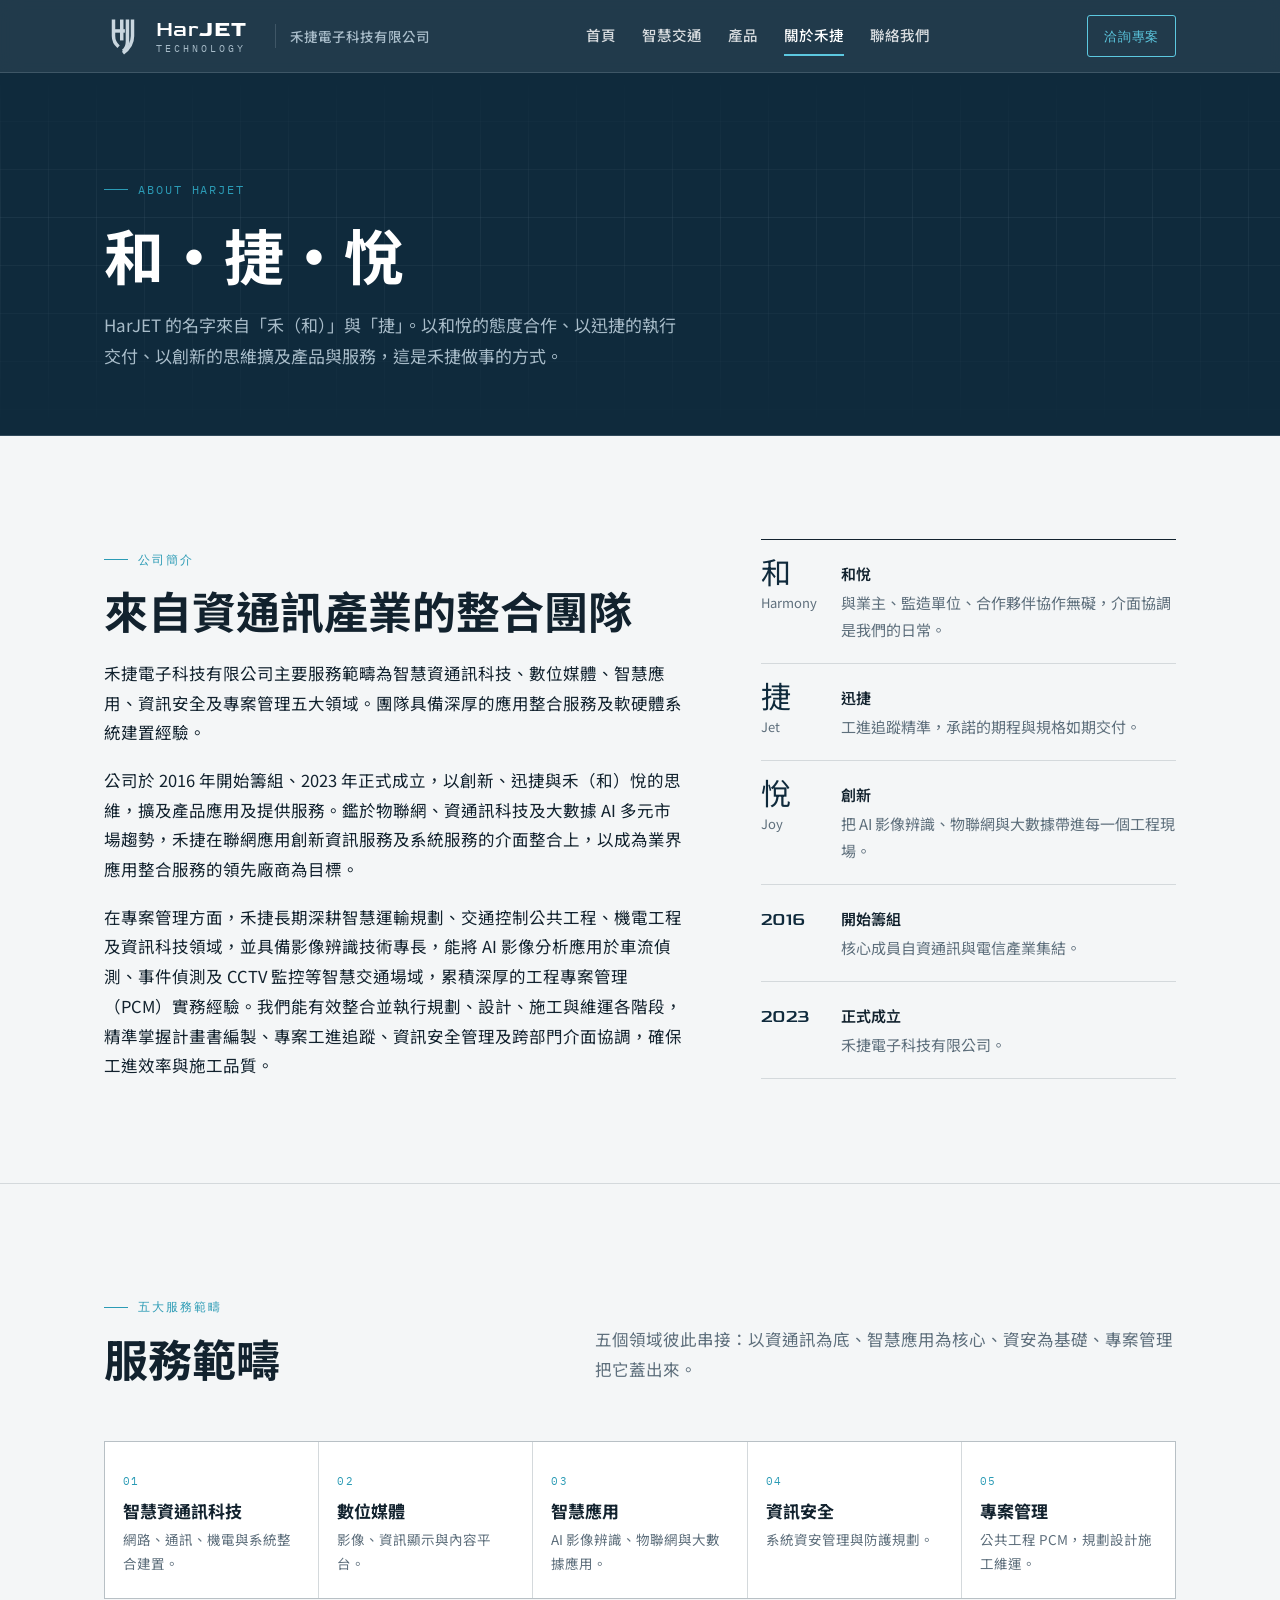
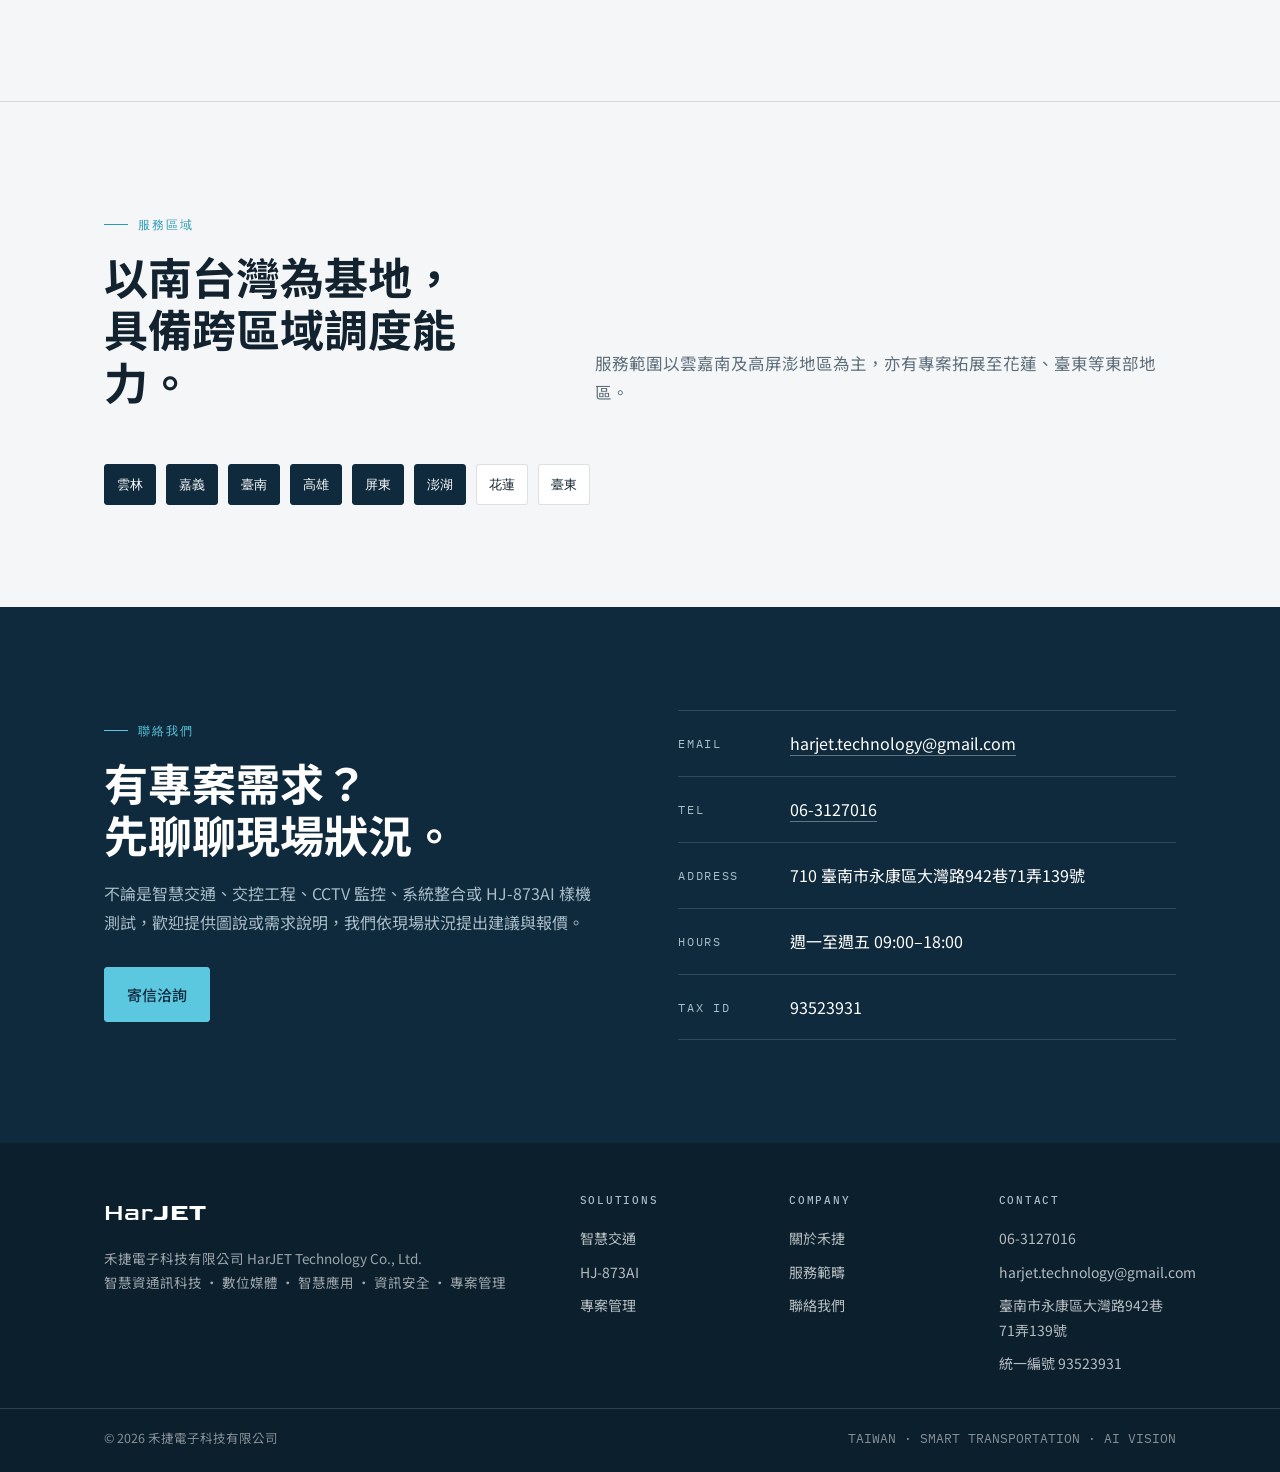
==== about.html @ 86e8815a "移除成員來源公司名稱敘述 Co-Authored-By: Claude Fable 5.1 <noreply@anthropic.com> Claude-Session: https://claude" ====
<!DOCTYPE html>
<html lang="zh-Hant-TW" class="no-js">
<head>
<meta charset="utf-8">
<meta name="viewport" content="width=device-width, initial-scale=1">
<title>關於禾捷｜禾捷電子科技有限公司</title>
<meta name="description" content="禾捷電子科技 HarJET：2016 年籌組、2023 年成立，團隊具備深厚的應用整合與軟硬體系統建置經驗。智慧資通訊科技、數位媒體、智慧應用、資訊安全、專案管理五大範疇。">
<link rel="canonical" href="https://harjet-technology.com/about.html">
<meta property="og:title" content="關於禾捷｜禾捷電子科技有限公司">
<meta property="og:type" content="website">
<meta property="og:locale" content="zh_TW">
<link rel="preconnect" href="https://fonts.googleapis.com">
<link rel="preconnect" href="https://fonts.gstatic.com" crossorigin>
<link rel="stylesheet" href="https://fonts.googleapis.com/css2?family=Goldman:wght@400;700&family=Noto+Sans+TC:wght@400;500;700&family=IBM+Plex+Mono:wght@400;500&display=swap">
<link rel="icon" href="assets/logo-mark.svg" type="image/svg+xml">
<link rel="stylesheet" href="style.css">
</head>
<body>

<header class="site-header" id="top">
  <div class="wrap">
    <a class="brand" href="index.html" aria-label="禾捷電子科技 首頁">
      <img class="brand-mark" src="assets/logo-mark-light.svg" alt="" width="38" height="38">
      <span class="brand-word"><span class="brand-en">Har<b>JET</b></span><span class="brand-sub">TECHNOLOGY</span></span>
      <span class="brand-zh">禾捷電子科技有限公司</span>
    </a>
    <nav class="nav" aria-label="主選單">
      <a href="index.html">首頁</a>
      <a href="traffic.html">智慧交通</a>
      <a href="products.html">產品</a>
      <a href="about.html" aria-current="page">關於禾捷</a>
      <a href="#contact">聯絡我們</a>
    </nav>
    <a class="nav-cta" href="#contact">洽詢專案</a>
    <button class="menu-btn" type="button" aria-expanded="false">MENU</button>
  </div>
</header>

<section class="page-hero">
  <div class="grid-bg" aria-hidden="true"></div>
  <div class="wrap">
    <span class="eyebrow">About HarJET</span>
    <h1>和・捷・悅</h1>
    <p class="lede">HarJET 的名字來自「禾（和）」與「捷」。以和悅的態度合作、以迅捷的執行交付、以創新的思維擴及產品與服務，這是禾捷做事的方式。</p>
  </div>
</section>

<section class="section">
  <div class="wrap">
    <div class="about-grid">
      <div class="about-copy reveal">
        <span class="eyebrow">公司簡介</span>
        <h2 style="font-size:clamp(28px,3.6vw,44px);margin:14px 0 22px">來自資通訊產業的整合團隊</h2>
        <p>禾捷電子科技有限公司主要服務範疇為智慧資通訊科技、數位媒體、智慧應用、資訊安全及專案管理五大領域。團隊具備深厚的應用整合服務及軟硬體系統建置經驗。</p>
        <p>公司於 2016 年開始籌組、2023 年正式成立，以創新、迅捷與禾（和）悅的思維，擴及產品應用及提供服務。鑑於物聯網、資通訊科技及大數據 AI 多元市場趨勢，禾捷在聯網應用創新資訊服務及系統服務的介面整合上，以成為業界應用整合服務的領先廠商為目標。</p>
        <p id="pcm">在專案管理方面，禾捷長期深耕智慧運輸規劃、交通控制公共工程、機電工程及資訊科技領域，並具備影像辨識技術專長，能將 AI 影像分析應用於車流偵測、事件偵測及 CCTV 監控等智慧交通場域，累積深厚的工程專案管理（PCM）實務經驗。我們能有效整合並執行規劃、設計、施工與維運各階段，精準掌握計畫書編製、專案工進追蹤、資訊安全管理及跨部門介面協調，確保工進效率與施工品質。</p>
      </div>
      <ul class="values reveal">
        <li><span class="k">和<small>Harmony</small></span><span class="v"><b>和悅</b>與業主、監造單位、合作夥伴協作無礙，介面協調是我們的日常。</span></li>
        <li><span class="k">捷<small>Jet</small></span><span class="v"><b>迅捷</b>工進追蹤精準，承諾的期程與規格如期交付。</span></li>
        <li><span class="k">悅<small>Joy</small></span><span class="v"><b>創新</b>把 AI 影像辨識、物聯網與大數據帶進每一個工程現場。</span></li>
        <li><span class="k" style="font-size:18px;padding-top:6px">2016</span><span class="v"><b>開始籌組</b>核心成員自資通訊與電信產業集結。</span></li>
        <li><span class="k" style="font-size:18px;padding-top:6px">2023</span><span class="v"><b>正式成立</b>禾捷電子科技有限公司。</span></li>
      </ul>
    </div>
  </div>
</section>

<section class="section" id="domains">
  <div class="wrap">
    <div class="section-head reveal">
      <div>
        <span class="eyebrow">五大服務範疇</span>
        <h2>服務範疇</h2>
      </div>
      <p class="intro">五個領域彼此串接：以資通訊為底、智慧應用為核心、資安為基礎、專案管理把它蓋出來。</p>
    </div>
    <div class="domains reveal">
      <div class="domain"><span class="n">01</span><h3>智慧資通訊科技</h3><p>網路、通訊、機電與系統整合建置。</p></div>
      <div class="domain"><span class="n">02</span><h3>數位媒體</h3><p>影像、資訊顯示與內容平台。</p></div>
      <div class="domain"><span class="n">03</span><h3>智慧應用</h3><p>AI 影像辨識、物聯網與大數據應用。</p></div>
      <div class="domain"><span class="n">04</span><h3>資訊安全</h3><p>系統資安管理與防護規劃。</p></div>
      <div class="domain"><span class="n">05</span><h3>專案管理</h3><p>公共工程 PCM，規劃設計施工維運。</p></div>
    </div>
  </div>
</section>

<section class="section">
  <div class="wrap">
    <div class="section-head reveal">
      <div>
        <span class="eyebrow">服務區域</span>
        <h2>以南台灣為基地，<br>具備跨區域調度能力。</h2>
      </div>
      <p class="intro">服務範圍以雲嘉南及高屏澎地區為主，亦有專案拓展至花蓮、臺東等東部地區。</p>
    </div>
    <ul class="regions reveal">
      <li class="main">雲林</li><li class="main">嘉義</li><li class="main">臺南</li><li class="main">高雄</li><li class="main">屏東</li><li class="main">澎湖</li>
      <li>花蓮</li><li>臺東</li>
    </ul>
  </div>
</section>

<section class="section dark contact" id="contact">
  <div class="wrap">
    <div class="contact-grid">
      <div class="reveal">
        <span class="eyebrow">聯絡我們</span>
        <h2>有專案需求？<br>先聊聊現場狀況。</h2>
        <p class="lede">不論是智慧交通、交控工程、CCTV 監控、系統整合或 HJ-873AI 樣機測試，歡迎提供圖說或需求說明，我們依現場狀況提出建議與報價。</p>
        <div style="margin-top:30px"><a class="btn btn-primary" href="mailto:harjet.technology@gmail.com?subject=%E5%B0%88%E6%A1%88%E6%B4%BD%E8%A9%A2">寄信洽詢</a></div>
      </div>
      <ul class="contact-list reveal">
        <li><span class="k">EMAIL</span><span class="v"><a href="mailto:harjet.technology@gmail.com">harjet.technology@gmail.com</a></span></li>
        <li><span class="k">TEL</span><span class="v"><a href="tel:+88663127016">06-3127016</a></span></li>
        <li><span class="k">ADDRESS</span><span class="v">710 臺南市永康區大灣路942巷71弄139號</span></li>
        <li><span class="k">HOURS</span><span class="v">週一至週五 09:00–18:00</span></li>
        <li><span class="k">TAX ID</span><span class="v">93523931</span></li>
      </ul>
    </div>
  </div>
</section>

<footer class="site-footer">
  <div class="wrap">
    <div>
      <span class="brand-en">Har<b>JET</b></span>
      <p class="about">禾捷電子科技有限公司 HarJET Technology Co., Ltd.<br>智慧資通訊科技 · 數位媒體 · 智慧應用 · 資訊安全 · 專案管理</p>
    </div>
    <div><h4>SOLUTIONS</h4><ul><li><a href="traffic.html">智慧交通</a></li><li><a href="products.html">HJ-873AI</a></li><li><a href="about.html#pcm">專案管理</a></li></ul></div>
    <div><h4>COMPANY</h4><ul><li><a href="about.html">關於禾捷</a></li><li><a href="about.html#domains">服務範疇</a></li><li><a href="about.html#contact">聯絡我們</a></li></ul></div>
    <div><h4>CONTACT</h4><ul><li><a href="tel:+88663127016">06-3127016</a></li><li><a href="mailto:harjet.technology@gmail.com">harjet.technology@gmail.com</a></li><li>臺南市永康區大灣路942巷71弄139號</li><li>統一編號 93523931</li></ul></div>
  </div>
  <div class="bottom"><div class="wrap"><span>© <span id="yr">2026</span> 禾捷電子科技有限公司</span><span class="mono">TAIWAN · SMART TRANSPORTATION · AI VISION</span></div></div>
</footer>

<script src="main.js"></script>
</body>
</html>
---- style.css ----
/* HarJET 禾捷電子科技 — site styles
   Palette from VI: navy / deep blue / steel / light. Signal cyan reserved for AI detection cues. */
:root {
  --navy: #0F2A3C;
  --navy-2: #143549;
  --blue: #1F3D52;
  --steel: #A8BCC9;
  --light: #D8DAD6;
  --paper: #F4F6F7;
  --white: #FFFFFF;
  --ink: #12222E;
  --muted: #5E6F7C;
  --signal: #5CC8E0;
  --signal-deep: #2B9BB5;
  --line: rgba(15, 42, 60, 0.14);
  --line-dark: rgba(168, 188, 201, 0.22);
  --display: "Goldman", "Noto Sans TC", sans-serif;
  --sans: "Noto Sans TC", "Microsoft JhengHei", "PingFang TC", system-ui, sans-serif;
  --mono: "IBM Plex Mono", Consolas, monospace;
  --max: 1200px;
  --gutter: clamp(20px, 5vw, 64px);
  color-scheme: light;
}
* { box-sizing: border-box; }
html { scroll-behavior: smooth; }
@media (prefers-reduced-motion: reduce) { html { scroll-behavior: auto; } }
body {
  margin: 0; background: var(--paper); color: var(--ink);
  font-family: var(--sans); font-size: 16px; line-height: 1.8;
  -webkit-font-smoothing: antialiased;
}
a { color: inherit; text-decoration: none; }
a:focus-visible, button:focus-visible { outline: 2px solid var(--signal); outline-offset: 3px; }
img { max-width: 100%; display: block; }
h1, h2, h3 { margin: 0; line-height: 1.2; text-wrap: balance; font-weight: 700; }
p { margin: 0; }
ul { margin: 0; padding: 0; list-style: none; }
.wrap { max-width: var(--max); margin: 0 auto; padding-left: var(--gutter); padding-right: var(--gutter); }
.en { font-family: var(--display); letter-spacing: 0.02em; }
.mono { font-family: var(--mono); }
.eyebrow {
  font-family: var(--mono); font-size: 12px; letter-spacing: 0.16em; text-transform: uppercase;
  color: var(--signal-deep); display: inline-flex; align-items: center; gap: 10px;
}
.eyebrow::before { content: ""; width: 24px; height: 1px; background: currentColor; }
.dark .eyebrow { color: var(--signal); }
.section { padding: clamp(64px, 8vw, 112px) 0; }
.section + .section { border-top: 1px solid var(--line); }
.dark { background: var(--navy); color: var(--white); }
.dark .section + .section { border-top-color: var(--line-dark); }
.section-head { display: grid; grid-template-columns: minmax(0, 5fr) minmax(0, 7fr); gap: 20px clamp(32px, 6vw, 80px); align-items: end; margin-bottom: clamp(36px, 5vw, 56px); }
.section-head h2 { font-size: clamp(28px, 3.6vw, 44px); margin-top: 14px; }
.section-head .intro { color: var(--muted); max-width: 36em; font-size: 16.5px; }
.dark .section-head .intro { color: var(--steel); }
@media (max-width: 860px) { .section-head { grid-template-columns: 1fr; } }

/* buttons */
.btn {
  display: inline-flex; align-items: center; gap: 10px; padding: 13px 22px; border-radius: 3px;
  font-weight: 500; font-size: 15px; border: 1px solid transparent; transition: background .2s, color .2s, border-color .2s, transform .15s;
}
.btn svg { width: 16px; height: 16px; flex: none; }
.btn-primary { background: var(--signal); color: var(--navy); border-color: var(--signal); }
.btn-primary:hover { background: #7BD6EA; border-color: #7BD6EA; }
.btn-outline { background: transparent; color: var(--white); border-color: rgba(255,255,255,.45); }
.btn-outline:hover { border-color: var(--white); background: rgba(255,255,255,.06); }
.btn-ink { background: var(--navy); color: var(--white); border-color: var(--navy); }
.btn-ink:hover { background: var(--blue); border-color: var(--blue); }
.btn-ghost { background: transparent; color: var(--navy); border-color: var(--navy); }
.btn-ghost:hover { background: rgba(15,42,60,.06); }

/* header */
.site-header {
  position: sticky; top: 0; z-index: 60; background: rgba(15, 42, 60, 0.92); color: var(--white);
  backdrop-filter: blur(10px); border-bottom: 1px solid var(--line-dark);
}
.site-header .wrap { display: flex; align-items: center; justify-content: space-between; height: 72px; gap: 24px; }
.brand { display: flex; align-items: center; gap: 14px; min-width: 0; }
.brand-mark { width: 38px; height: 38px; flex: none; }
.brand-word { display: flex; flex-direction: column; line-height: 1; }
.brand-en { font-family: var(--display); font-size: 21px; letter-spacing: 0.02em; }
.brand-en b { font-weight: 700; }
.brand-sub { font-family: var(--mono); font-size: 9.5px; letter-spacing: 0.32em; color: var(--steel); margin-top: 4px; }
.brand-zh { font-size: 13.5px; font-weight: 500; color: var(--steel); padding-left: 14px; margin-left: 14px; border-left: 1px solid var(--line-dark); white-space: nowrap; }
.nav { display: flex; gap: 26px; font-size: 14.5px; font-weight: 500; }
.nav a { padding: 6px 0; border-bottom: 2px solid transparent; transition: border-color .2s, color .2s; color: rgba(255,255,255,.82); }
.nav a:hover, .nav a[aria-current="page"] { color: var(--white); border-bottom-color: var(--signal); }
.nav-cta { font-family: var(--mono); font-size: 12.5px; letter-spacing: .06em; padding: 9px 16px; border: 1px solid var(--signal); color: var(--signal); border-radius: 3px; transition: background .2s, color .2s; white-space: nowrap; }
.nav-cta:hover { background: var(--signal); color: var(--navy); }
.menu-btn { display: none; background: none; border: 1px solid var(--line-dark); border-radius: 3px; padding: 8px 10px; font-family: var(--mono); font-size: 12px; cursor: pointer; color: var(--white); }
@media (max-width: 960px) {
  .brand-zh { display: none; }
  .nav, .nav-cta { display: none; }
  .menu-btn { display: inline-block; }
  .site-header.open .nav { display: flex; flex-direction: column; gap: 0; position: absolute; left: 0; right: 0; top: 72px; background: var(--navy); border-bottom: 1px solid var(--line-dark); padding: 8px var(--gutter) 16px; }
  .site-header.open .nav a { padding: 13px 0; border-bottom: 1px solid var(--line-dark); }
}

/* hero (home) */
.hero { position: relative; background: var(--navy); color: var(--white); overflow: hidden; border-bottom: 1px solid var(--line-dark); }
.hero canvas { position: absolute; inset: 0; width: 100%; height: 100%; display: block; }
.hero .wrap { position: relative; z-index: 2; min-height: min(78vh, 720px); display: grid; align-content: center; padding-top: clamp(64px, 10vw, 120px); padding-bottom: clamp(56px, 8vw, 96px); }
.hero h1 { font-size: clamp(38px, 6vw, 76px); margin-top: 22px; max-width: 12em; }
.hero h1 .en { display: block; font-size: 0.42em; color: var(--signal); letter-spacing: 0.08em; margin-top: 12px; font-weight: 400; }
.hero .lede { margin-top: 26px; max-width: 30em; font-size: 17.5px; color: var(--steel); }
.hero-actions { display: flex; flex-wrap: wrap; gap: 14px; margin-top: 36px; }
.hero-fade { position: absolute; inset: 0; z-index: 1; background: linear-gradient(90deg, rgba(15,42,60,.92) 0%, rgba(15,42,60,.72) 42%, rgba(15,42,60,.15) 100%); pointer-events: none; }
@media (max-width: 860px) { .hero-fade { background: linear-gradient(180deg, rgba(15,42,60,.55) 0%, rgba(15,42,60,.88) 70%); } }

/* facts strip */
.facts { background: var(--navy-2); color: var(--white); border-bottom: 1px solid var(--line-dark); }
.facts .wrap { display: grid; grid-template-columns: repeat(4, minmax(0, 1fr)); gap: 0; }
.facts .f { padding: 22px 24px 22px 0; border-right: 1px solid var(--line-dark); margin-right: 24px; }
.facts .f:last-child { border-right: 0; margin-right: 0; }
.facts .k { font-family: var(--mono); font-size: 11px; letter-spacing: .16em; color: var(--steel); }
.facts .v { font-family: var(--display); font-size: 22px; margin-top: 6px; }
.facts .v small { font-family: var(--sans); font-size: 14px; color: var(--steel); margin-left: 6px; font-weight: 400; }
@media (max-width: 860px) { .facts .wrap { grid-template-columns: repeat(2, minmax(0, 1fr)); } .facts .f:nth-child(2) { border-right: 0; margin-right: 0; } }

/* entry cards */
.entries { display: grid; grid-template-columns: repeat(3, minmax(0, 1fr)); gap: 20px; }
.entry { position: relative; display: flex; flex-direction: column; gap: 14px; padding: 30px 28px 32px; background: var(--white); border: 1px solid var(--line); border-radius: 4px; transition: transform .25s, box-shadow .25s, border-color .25s; min-height: 100%; }
.entry:hover { transform: translateY(-4px); box-shadow: 0 18px 40px -24px rgba(15,42,60,.5); border-color: var(--steel); }
.entry .code { font-family: var(--mono); font-size: 11.5px; letter-spacing: .14em; color: var(--signal-deep); }
.entry h3 { font-size: 22px; }
.entry p { color: var(--muted); font-size: 15px; flex: 1; }
.entry .go { font-family: var(--mono); font-size: 12.5px; letter-spacing: .08em; color: var(--navy); display: inline-flex; align-items: center; gap: 8px; }
.entry .go svg { width: 14px; height: 14px; transition: transform .2s; }
.entry:hover .go svg { transform: translateX(4px); }
.entry.primary { background: var(--navy); color: var(--white); border-color: var(--navy); }
.entry.primary p { color: var(--steel); }
.entry.primary .go { color: var(--signal); }
.entry.primary .code { color: var(--signal); }
@media (max-width: 900px) { .entries { grid-template-columns: 1fr; } }

/* capability grid */
.caps { display: grid; grid-template-columns: repeat(4, minmax(0, 1fr)); gap: 1px; background: var(--line); border: 1px solid var(--line); }
.cap { background: var(--paper); padding: 26px 24px 28px; display: flex; flex-direction: column; gap: 12px; }
.cap .ico { width: 40px; height: 40px; color: var(--signal-deep); }
.cap .ico svg { width: 100%; height: 100%; }
.cap h3 { font-size: 18px; }
.cap p { color: var(--muted); font-size: 14.5px; }
.cap .tag { font-family: var(--mono); font-size: 11px; letter-spacing: .1em; color: var(--navy); }
@media (max-width: 960px) { .caps { grid-template-columns: repeat(2, minmax(0, 1fr)); } }
@media (max-width: 560px) { .caps { grid-template-columns: 1fr; } }

/* product teaser / product hero */
.product-band { display: grid; grid-template-columns: minmax(0, 6fr) minmax(0, 6fr); gap: clamp(32px, 6vw, 80px); align-items: center; }
.product-card { background: var(--white); border-radius: 6px; padding: 28px; position: relative; overflow: hidden; }
.product-card::after { content: ""; position: absolute; inset: auto 0 0 0; height: 4px; background: linear-gradient(90deg, var(--signal), transparent); }
.product-card img { width: 100%; height: auto; }
.product-card .lbl { position: absolute; top: 14px; left: 16px; font-family: var(--mono); font-size: 11px; letter-spacing: .14em; color: var(--muted); }
.product-name { font-family: var(--display); font-size: clamp(36px, 5vw, 64px); letter-spacing: 0.02em; line-height: 1; }
.product-name small { display: block; font-family: var(--sans); font-size: 18px; letter-spacing: 0; color: var(--steel); margin-top: 12px; font-weight: 400; }
.chips { display: flex; flex-wrap: wrap; gap: 8px; margin-top: 22px; }
.chip { font-family: var(--mono); font-size: 12px; padding: 6px 10px; border: 1px solid var(--line-dark); border-radius: 3px; color: var(--white); }
.chip b { color: var(--signal); font-weight: 500; }
@media (max-width: 900px) { .product-band { grid-template-columns: 1fr; } }

/* key spec tiles */
.tiles { display: grid; grid-template-columns: repeat(5, minmax(0, 1fr)); gap: 1px; background: var(--line-dark); border: 1px solid var(--line-dark); margin-top: 40px; }
.tile { background: var(--navy); padding: 20px 18px; }
.tile .v { font-family: var(--display); font-size: 22px; color: var(--white); }
.tile .k { font-family: var(--mono); font-size: 11px; letter-spacing: .12em; color: var(--steel); margin-top: 6px; }
@media (max-width: 900px) { .tiles { grid-template-columns: repeat(3, minmax(0, 1fr)); } }
@media (max-width: 560px) { .tiles { grid-template-columns: repeat(2, minmax(0, 1fr)); } }

/* feature list */
.features { display: grid; grid-template-columns: repeat(3, minmax(0, 1fr)); gap: 18px; }
.feature { background: var(--white); border: 1px solid var(--line); border-radius: 4px; padding: 24px 22px; }
.feature h3 { font-size: 17px; margin-bottom: 8px; }
.feature p { color: var(--muted); font-size: 14.5px; }
.feature .n { font-family: var(--mono); font-size: 11px; letter-spacing: .12em; color: var(--signal-deep); margin-bottom: 10px; display: block; }
@media (max-width: 900px) { .features { grid-template-columns: 1fr; } }

/* AI function list */
.fnlist { display: grid; grid-template-columns: repeat(3, minmax(0, 1fr)); gap: 0 32px; border-top: 1px solid var(--line); }
.fnlist li { display: flex; gap: 14px; align-items: baseline; padding: 14px 0; border-bottom: 1px solid var(--line); font-size: 15.5px; }
.fnlist li::before { content: "▸"; color: var(--signal-deep); font-size: 12px; }
.fnlist li small { color: var(--muted); font-size: 13px; margin-left: auto; font-family: var(--mono); }
@media (max-width: 900px) { .fnlist { grid-template-columns: 1fr; } }

/* spec table */
.spec-groups { display: grid; grid-template-columns: repeat(2, minmax(0, 1fr)); gap: 32px 48px; }
.spec-group h3 { font-family: var(--mono); font-size: 12px; letter-spacing: .16em; text-transform: uppercase; color: var(--signal-deep); padding-bottom: 10px; border-bottom: 1px solid var(--ink); margin-bottom: 2px; }
.spec-group dl { margin: 0; display: grid; grid-template-columns: 120px 1fr; }
.spec-group dt, .spec-group dd { margin: 0; padding: 10px 0; border-bottom: 1px solid var(--line); font-size: 14.5px; }
.spec-group dt { color: var(--muted); font-family: var(--mono); font-size: 12.5px; padding-right: 12px; }
.spec-group dd { font-variant-numeric: tabular-nums; }
@media (max-width: 800px) { .spec-groups { grid-template-columns: 1fr; } }

/* scenarios */
.scenes { display: grid; grid-template-columns: repeat(3, minmax(0, 1fr)); gap: 20px; }
.scene { background: var(--navy-2); border: 1px solid var(--line-dark); border-radius: 4px; padding: 26px 24px; color: var(--white); }
.scene .code { font-family: var(--mono); font-size: 11px; letter-spacing: .14em; color: var(--signal); }
.scene h3 { font-size: 20px; margin-top: 8px; }
.scene p { color: var(--steel); font-size: 14.5px; margin-top: 10px; }
.scene ul { margin-top: 14px; display: flex; flex-wrap: wrap; gap: 6px; }
.scene ul li { font-family: var(--mono); font-size: 11.5px; padding: 4px 8px; border: 1px solid var(--line-dark); border-radius: 3px; color: var(--light); }
@media (max-width: 900px) { .scenes { grid-template-columns: 1fr; } }

/* flow diagram */
.flow { display: grid; grid-template-columns: repeat(5, minmax(0, 1fr)); gap: 0; position: relative; }
.flow .step { position: relative; padding: 22px 18px 24px 0; }
.flow .step::before { content: ""; position: absolute; left: 0; top: 0; width: calc(100% - 18px); height: 2px; background: var(--line); }
.flow .step::after { content: ""; position: absolute; left: 0; top: -4px; width: 10px; height: 10px; border-radius: 50%; background: var(--signal-deep); }
.dark .flow .step::before { background: var(--line-dark); }
.dark .flow .step::after { background: var(--signal); }
.flow .n { font-family: var(--mono); font-size: 11px; letter-spacing: .14em; color: var(--signal-deep); }
.dark .flow .n { color: var(--signal); }
.flow h3 { font-size: 18px; margin-top: 8px; }
.flow p { font-size: 14px; color: var(--muted); margin-top: 8px; }
.dark .flow p { color: var(--steel); }
.flow .out { font-family: var(--mono); font-size: 11.5px; margin-top: 12px; color: var(--navy); }
.dark .flow .out { color: var(--light); }
@media (max-width: 960px) { .flow { grid-template-columns: repeat(2, minmax(0, 1fr)); gap: 12px 24px; } }
@media (max-width: 560px) { .flow { grid-template-columns: 1fr; } }

/* about */
.about-grid { display: grid; grid-template-columns: minmax(0, 7fr) minmax(0, 5fr); gap: clamp(32px, 6vw, 80px); }
.about-copy { font-size: 16.5px; max-width: 36em; }
.about-copy p + p { margin-top: 18px; }
.values { border-top: 1px solid var(--ink); }
.values li { padding: 20px 0; border-bottom: 1px solid var(--line); display: grid; grid-template-columns: 64px 1fr; gap: 16px; align-items: start; }
.values .k { font-family: var(--display); font-size: 30px; line-height: 1; color: var(--navy); }
.values .k small { display: block; font-family: var(--sans); font-size: 13px; color: var(--muted); margin-top: 6px; }
.values .v { color: var(--muted); font-size: 15px; }
.values .v b { color: var(--ink); font-weight: 600; display: block; margin-bottom: 2px; }
.domains { display: grid; grid-template-columns: repeat(5, minmax(0, 1fr)); gap: 1px; background: var(--line); border: 1px solid var(--line); }
.domain { background: var(--white); padding: 22px 18px; }
.domain .n { font-family: var(--mono); font-size: 11px; color: var(--signal-deep); letter-spacing: .12em; }
.domain h3 { font-size: 17px; margin-top: 8px; }
.domain p { font-size: 13.5px; color: var(--muted); margin-top: 6px; }
@media (max-width: 960px) { .domains { grid-template-columns: repeat(2, minmax(0, 1fr)); } .about-grid { grid-template-columns: 1fr; } }
@media (max-width: 560px) { .domains { grid-template-columns: 1fr; } }
.regions { display: flex; flex-wrap: wrap; gap: 10px; }
.regions li { font-family: var(--mono); font-size: 12.5px; padding: 8px 12px; border: 1px solid var(--line); border-radius: 3px; background: var(--white); }
.regions li.main { border-color: var(--navy); background: var(--navy); color: var(--white); }

/* contact */
.contact-grid { display: grid; grid-template-columns: minmax(0, 6fr) minmax(0, 6fr); gap: clamp(32px, 6vw, 80px); }
.contact h2 { font-size: clamp(28px, 3.6vw, 44px); margin-top: 14px; }
.contact .lede { color: var(--steel); margin-top: 18px; max-width: 32em; }
.contact-list { border-top: 1px solid var(--line-dark); }
.contact-list li { display: grid; grid-template-columns: 96px 1fr; gap: 16px; padding: 18px 0; border-bottom: 1px solid var(--line-dark); }
.contact-list .k { font-family: var(--mono); font-size: 12px; letter-spacing: .14em; color: var(--steel); padding-top: 4px; }
.contact-list .v { font-size: 16px; }
.contact-list .v a { border-bottom: 1px solid rgba(255,255,255,.35); }
.contact-list .v a:hover { border-bottom-color: var(--signal); }
.todo { font-family: var(--mono); font-size: 12px; color: var(--signal); }
@media (max-width: 860px) { .contact-grid { grid-template-columns: 1fr; } }

/* page hero (inner pages) */
.page-hero { background: var(--navy); color: var(--white); padding: clamp(56px, 8vw, 96px) 0 clamp(40px, 6vw, 64px); border-bottom: 1px solid var(--line-dark); position: relative; overflow: hidden; }
.page-hero h1 { font-size: clamp(34px, 5vw, 60px); margin-top: 18px; }
.page-hero .lede { color: var(--steel); margin-top: 20px; max-width: 34em; font-size: 17px; }
.page-hero .grid-bg { position: absolute; inset: 0; background-image: linear-gradient(var(--line-dark) 1px, transparent 1px), linear-gradient(90deg, var(--line-dark) 1px, transparent 1px); background-size: 48px 48px; opacity: .35; mask-image: linear-gradient(180deg, transparent, #000 40%, transparent); -webkit-mask-image: linear-gradient(180deg, transparent, #000 40%, transparent); pointer-events: none; }
.page-hero .wrap { position: relative; }

/* CTA band */
.cta-band { background: var(--blue); color: var(--white); }
.cta-band .wrap { display: flex; flex-wrap: wrap; align-items: center; justify-content: space-between; gap: 20px 32px; padding-top: 40px; padding-bottom: 40px; }
.cta-band h2 { font-size: clamp(22px, 2.6vw, 30px); }
.cta-band p { color: var(--steel); margin-top: 6px; }

/* footer */
.site-footer { background: #0B1F2D; color: rgba(255,255,255,.7); font-size: 14px; }
.site-footer .wrap { display: grid; grid-template-columns: minmax(0, 5fr) repeat(3, minmax(0, 2fr)); gap: 32px; padding-top: 48px; padding-bottom: 28px; }
.site-footer h4 { margin: 0 0 12px; font-family: var(--mono); font-size: 11px; letter-spacing: .16em; color: var(--steel); font-weight: 500; }
.site-footer li { padding: 4px 0; }
.site-footer a:hover { color: var(--signal); }
.site-footer .brand-en { font-size: 24px; color: var(--white); }
.site-footer .about { color: rgba(255,255,255,.6); font-size: 13.5px; margin-top: 12px; max-width: 30em; }
.site-footer .bottom { border-top: 1px solid var(--line-dark); }
.site-footer .bottom .wrap { display: flex; flex-wrap: wrap; justify-content: space-between; gap: 10px 24px; padding-top: 18px; padding-bottom: 22px; font-size: 12.5px; color: rgba(255,255,255,.5); }
@media (max-width: 860px) { .site-footer .wrap { grid-template-columns: 1fr 1fr; } }
@media (max-width: 520px) { .site-footer .wrap { grid-template-columns: 1fr; } }

/* reveal on scroll (content visible at rest; motion only) */
.reveal { transform: translateY(18px); transition: transform .7s cubic-bezier(.2,.7,.2,1), opacity .7s; opacity: .001; }
.reveal.in { transform: none; opacity: 1; }
@media (prefers-reduced-motion: reduce) { .reveal { transform: none; opacity: 1; transition: none; } }
.no-js .reveal { transform: none; opacity: 1; }

/* misc */
.note { font-family: var(--mono); font-size: 12px; color: var(--signal-deep); background: rgba(92,200,224,.12); border: 1px dashed var(--signal-deep); padding: 8px 12px; border-radius: 3px; display: inline-block; }
.table-wrap { overflow-x: auto; }
@media (max-width: 860px) { .facts .v small { display: block; margin-left: 0; margin-top: 2px; } .facts .v { font-size: 20px; } }
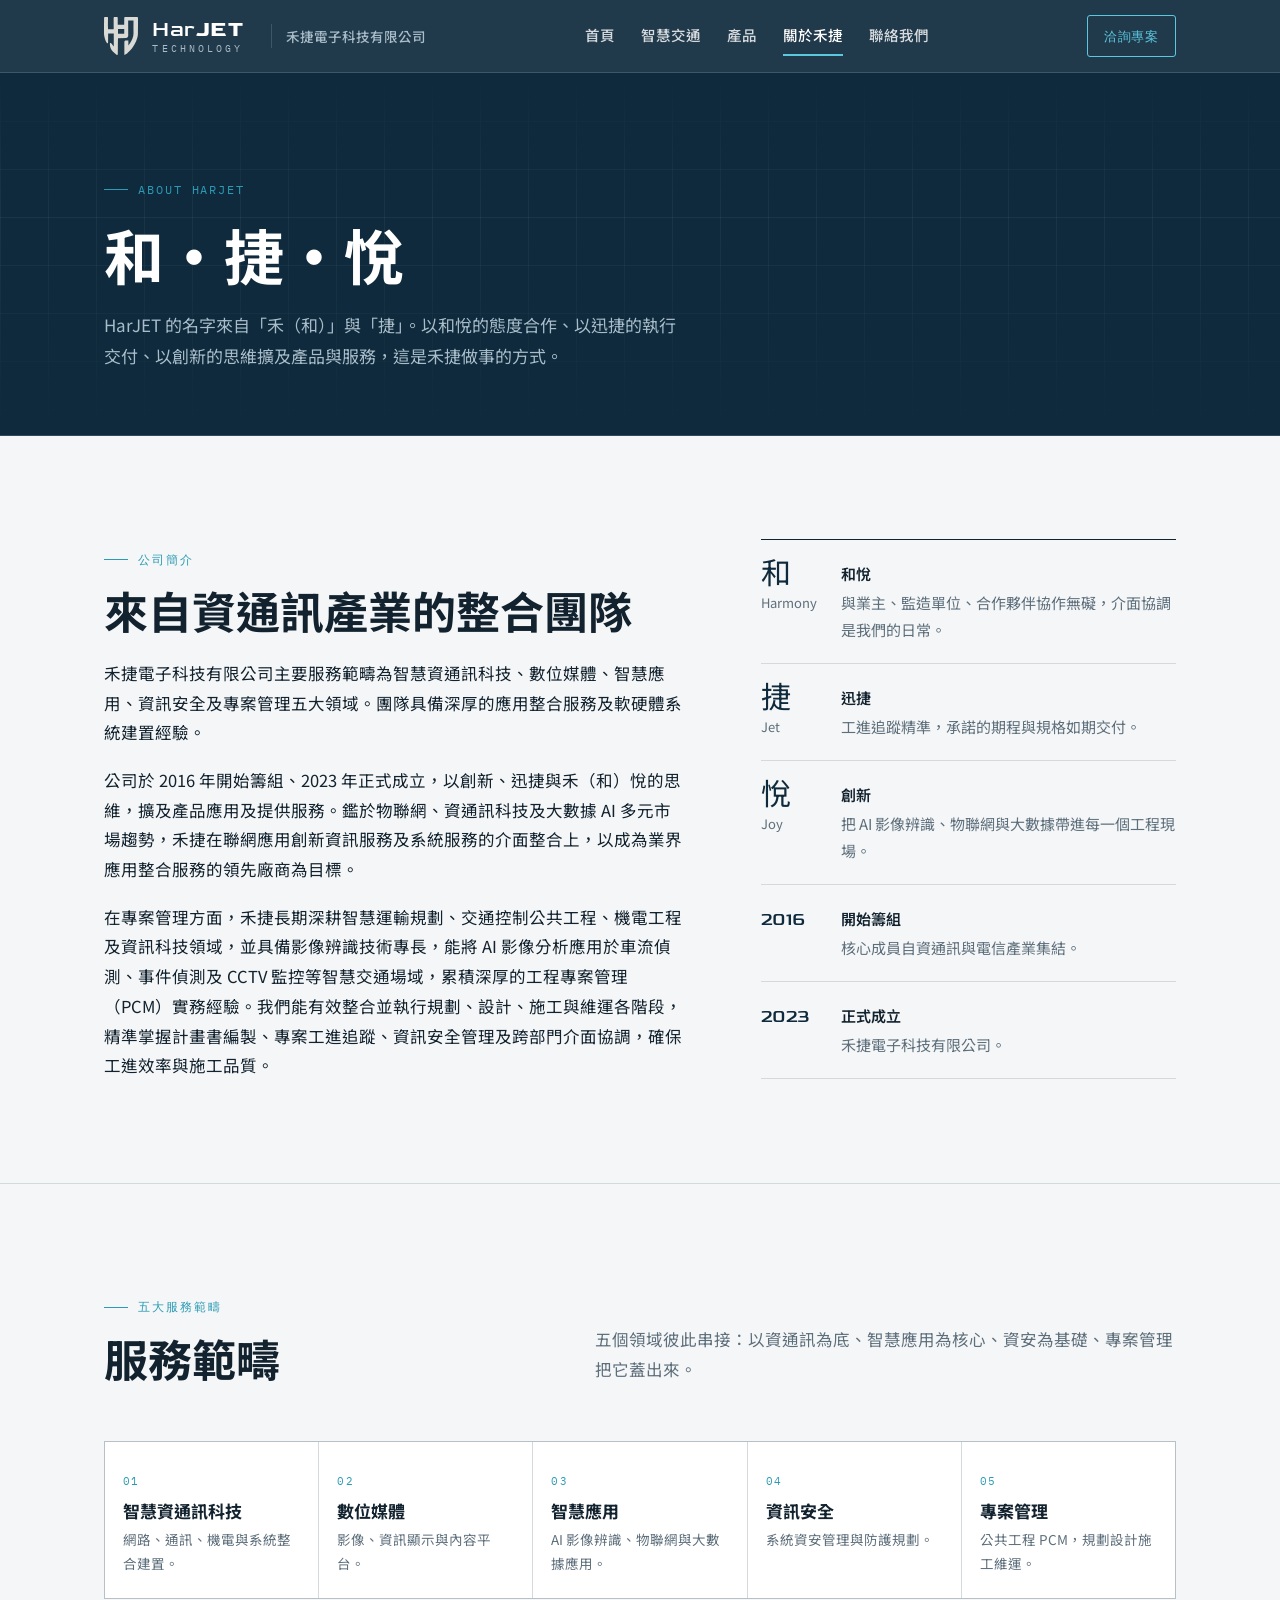
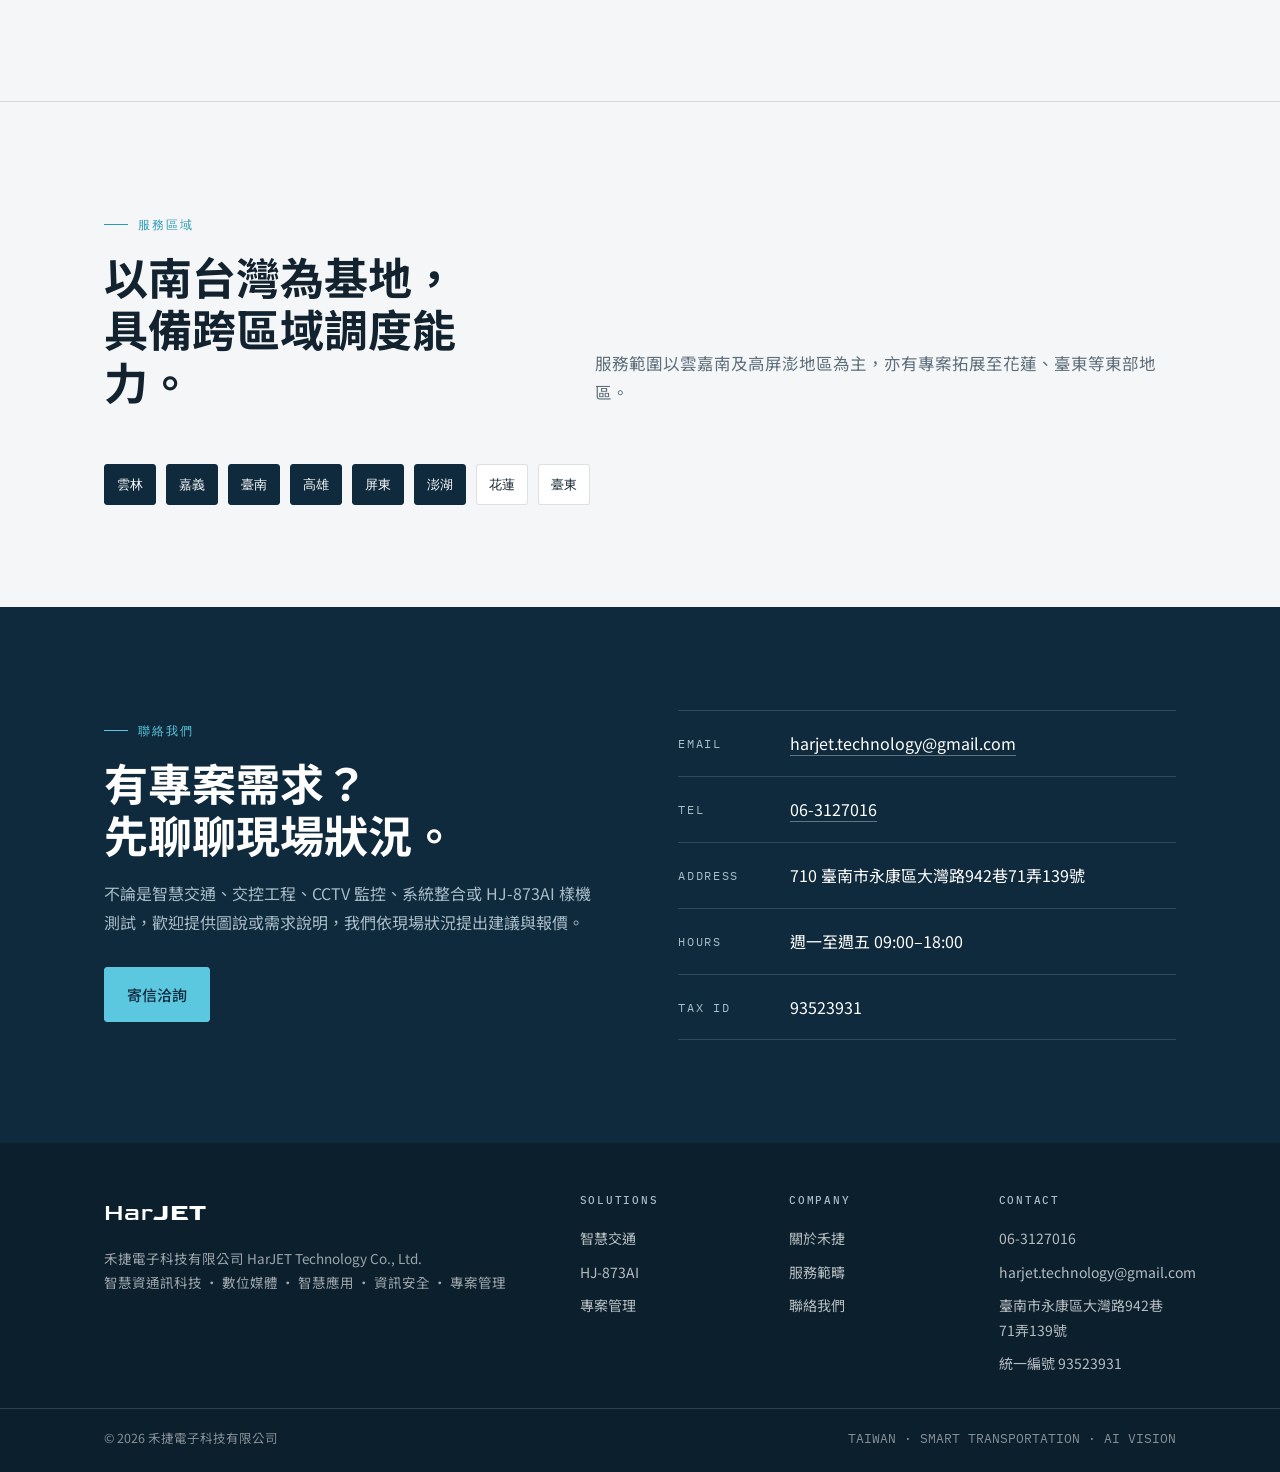
==== commit d3fb8e88: "以 VI 原始 .ai 抽出的正式 Logo 取代重繪近似版 - logo-mark.svg／-light／-white 改為由「240205-墨翰設計-LOGO-OK.ai」直接抽出的   單一向量" ====
--- a/about.html
+++ b/about.html
@@ -20,7 +20,7 @@
 <header class="site-header" id="top">
   <div class="wrap">
     <a class="brand" href="index.html" aria-label="禾捷電子科技 首頁">
-      <img class="brand-mark" src="assets/logo-mark-light.svg" alt="" width="38" height="38">
+      <img class="brand-mark" src="assets/logo-mark-light.svg" alt="" width="35" height="38">
       <span class="brand-word"><span class="brand-en">Har<b>JET</b></span><span class="brand-sub">TECHNOLOGY</span></span>
       <span class="brand-zh">禾捷電子科技有限公司</span>
     </a>
--- a/style.css
+++ b/style.css
@@ -76,7 +76,7 @@
 }
 .site-header .wrap { display: flex; align-items: center; justify-content: space-between; height: 72px; gap: 24px; }
 .brand { display: flex; align-items: center; gap: 14px; min-width: 0; }
-.brand-mark { width: 38px; height: 38px; flex: none; }
+.brand-mark { width: auto; height: 38px; flex: none; }  /* 正式 Logo 比例 75.295:82.957，勿鎖死方形 */
 .brand-word { display: flex; flex-direction: column; line-height: 1; }
 .brand-en { font-family: var(--display); font-size: 21px; letter-spacing: 0.02em; }
 .brand-en b { font-weight: 700; }
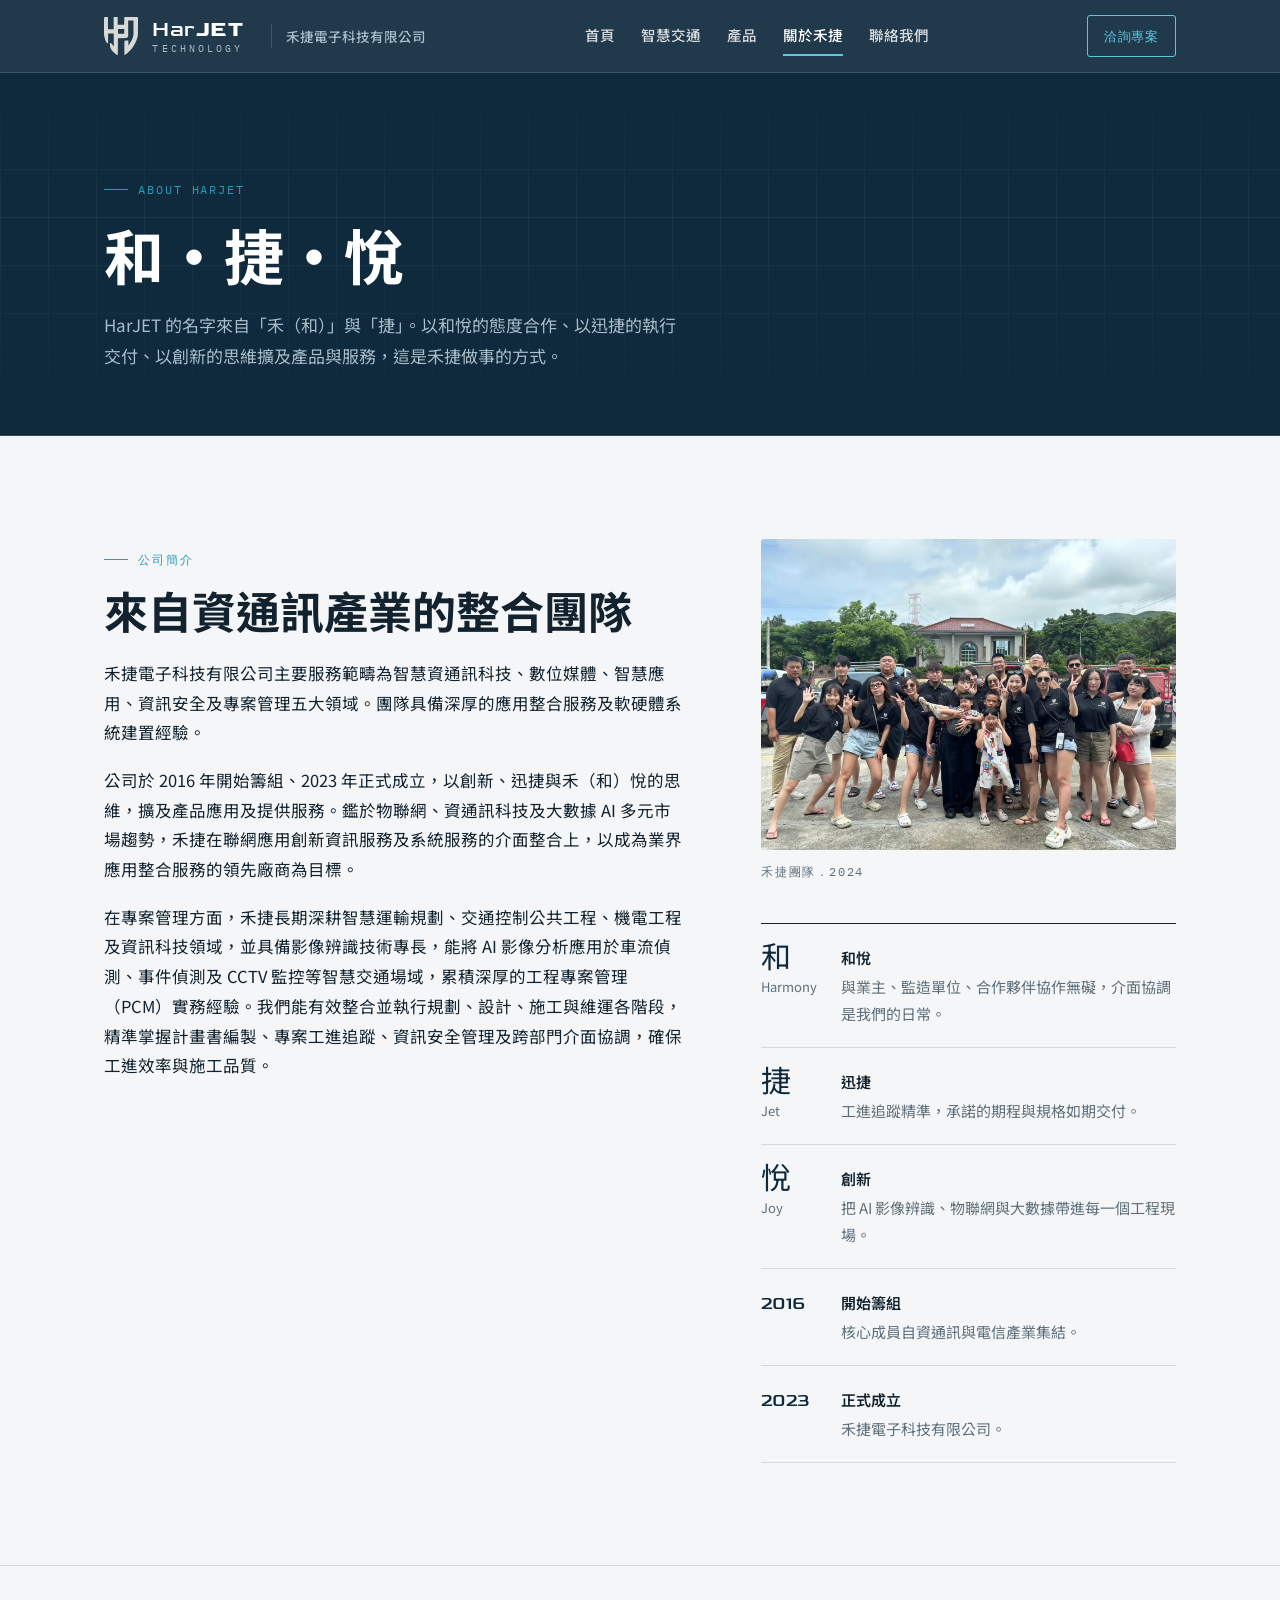
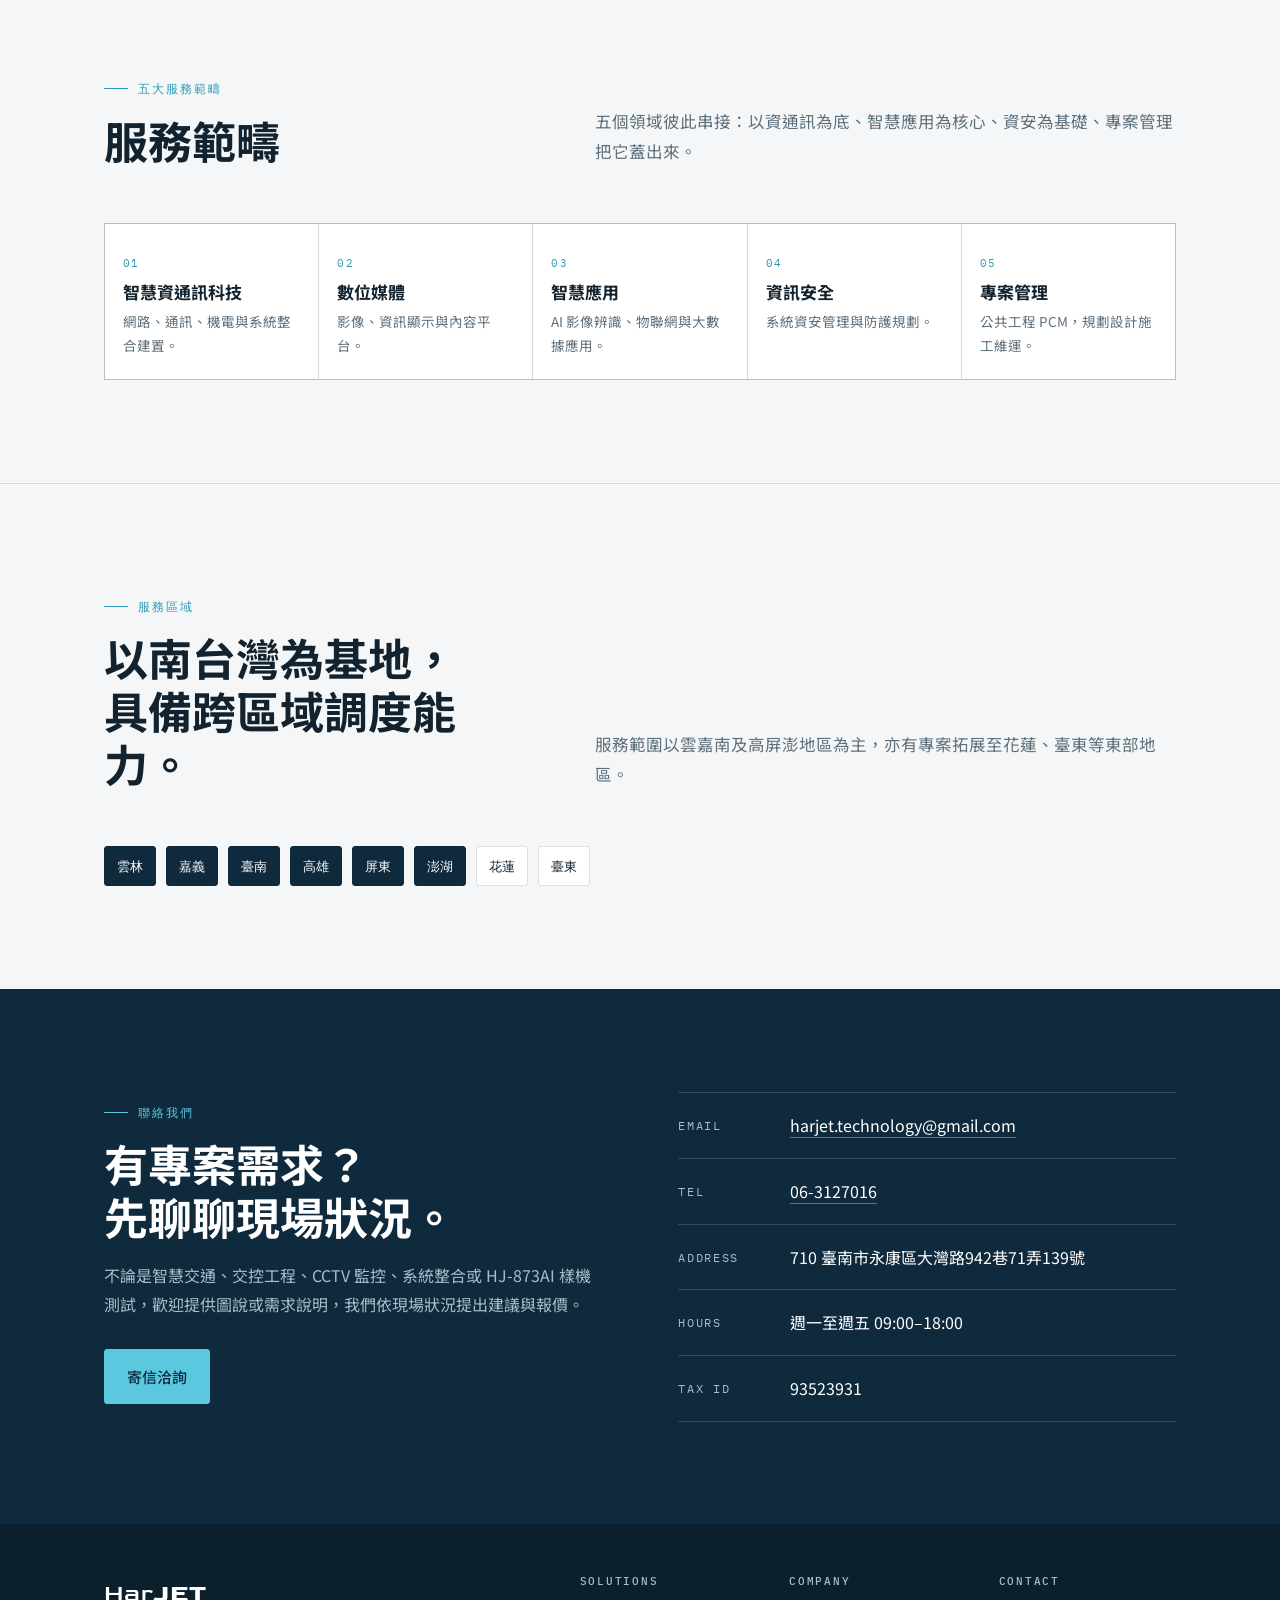
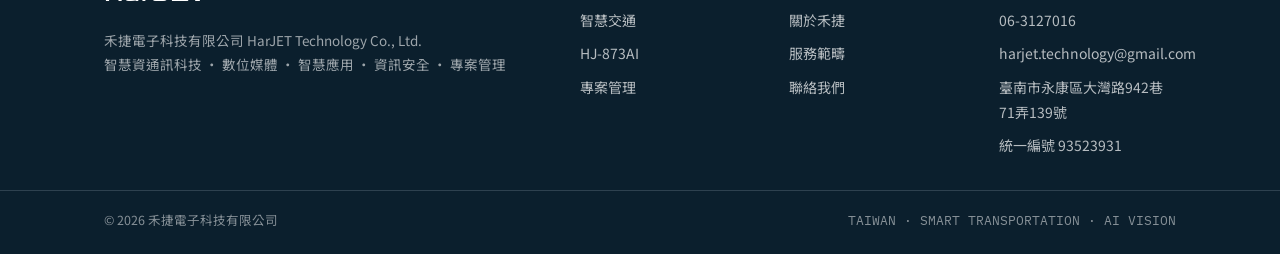
==== commit 92e38d93: "關於禾捷頁加入團隊合照 - assets/team-2024.webp：2024 員工旅遊合照（全員著 HarJET 制服），   WebP q76 約 210KB。原圖 1477px 寬，未達 16" ====
--- a/about.html
+++ b/about.html
@@ -55,13 +55,20 @@
         <p>公司於 2016 年開始籌組、2023 年正式成立，以創新、迅捷與禾（和）悅的思維，擴及產品應用及提供服務。鑑於物聯網、資通訊科技及大數據 AI 多元市場趨勢，禾捷在聯網應用創新資訊服務及系統服務的介面整合上，以成為業界應用整合服務的領先廠商為目標。</p>
         <p id="pcm">在專案管理方面，禾捷長期深耕智慧運輸規劃、交通控制公共工程、機電工程及資訊科技領域，並具備影像辨識技術專長，能將 AI 影像分析應用於車流偵測、事件偵測及 CCTV 監控等智慧交通場域，累積深厚的工程專案管理（PCM）實務經驗。我們能有效整合並執行規劃、設計、施工與維運各階段，精準掌握計畫書編製、專案工進追蹤、資訊安全管理及跨部門介面協調，確保工進效率與施工品質。</p>
       </div>
-      <ul class="values reveal">
-        <li><span class="k">和<small>Harmony</small></span><span class="v"><b>和悅</b>與業主、監造單位、合作夥伴協作無礙，介面協調是我們的日常。</span></li>
-        <li><span class="k">捷<small>Jet</small></span><span class="v"><b>迅捷</b>工進追蹤精準，承諾的期程與規格如期交付。</span></li>
-        <li><span class="k">悅<small>Joy</small></span><span class="v"><b>創新</b>把 AI 影像辨識、物聯網與大數據帶進每一個工程現場。</span></li>
-        <li><span class="k" style="font-size:18px;padding-top:6px">2016</span><span class="v"><b>開始籌組</b>核心成員自資通訊與電信產業集結。</span></li>
-        <li><span class="k" style="font-size:18px;padding-top:6px">2023</span><span class="v"><b>正式成立</b>禾捷電子科技有限公司。</span></li>
-      </ul>
+      <div class="about-side reveal">
+        <figure class="team-photo">
+          <img src="assets/team-2024.webp" alt="禾捷電子科技團隊合照，成員身著印有 HarJET 盾牌標誌的黑色制服"
+               width="1477" height="1108" loading="lazy" decoding="async">
+          <figcaption>禾捷團隊．2024</figcaption>
+        </figure>
+        <ul class="values">
+          <li><span class="k">和<small>Harmony</small></span><span class="v"><b>和悅</b>與業主、監造單位、合作夥伴協作無礙，介面協調是我們的日常。</span></li>
+          <li><span class="k">捷<small>Jet</small></span><span class="v"><b>迅捷</b>工進追蹤精準，承諾的期程與規格如期交付。</span></li>
+          <li><span class="k">悅<small>Joy</small></span><span class="v"><b>創新</b>把 AI 影像辨識、物聯網與大數據帶進每一個工程現場。</span></li>
+          <li><span class="k" style="font-size:18px;padding-top:6px">2016</span><span class="v"><b>開始籌組</b>核心成員自資通訊與電信產業集結。</span></li>
+          <li><span class="k" style="font-size:18px;padding-top:6px">2023</span><span class="v"><b>正式成立</b>禾捷電子科技有限公司。</span></li>
+        </ul>
+      </div>
     </div>
   </div>
 </section>
--- a/style.css
+++ b/style.css
@@ -220,6 +220,13 @@
 .about-grid { display: grid; grid-template-columns: minmax(0, 7fr) minmax(0, 5fr); gap: clamp(32px, 6vw, 80px); }
 .about-copy { font-size: 16.5px; max-width: 36em; }
 .about-copy p + p { margin-top: 18px; }
+.about-side { display: grid; gap: clamp(28px, 4vw, 40px); align-content: start; }
+.team-photo { margin: 0; }  /* 蓋掉 figure 預設的 1em 40px */
+.team-photo img { width: 100%; height: auto; border-radius: 3px; }
+.team-photo figcaption {
+  margin-top: 12px; font-family: var(--mono); font-size: 11.5px; letter-spacing: .14em;
+  text-transform: uppercase; color: var(--muted);
+}
 .values { border-top: 1px solid var(--ink); }
 .values li { padding: 20px 0; border-bottom: 1px solid var(--line); display: grid; grid-template-columns: 64px 1fr; gap: 16px; align-items: start; }
 .values .k { font-family: var(--display); font-size: 30px; line-height: 1; color: var(--navy); }
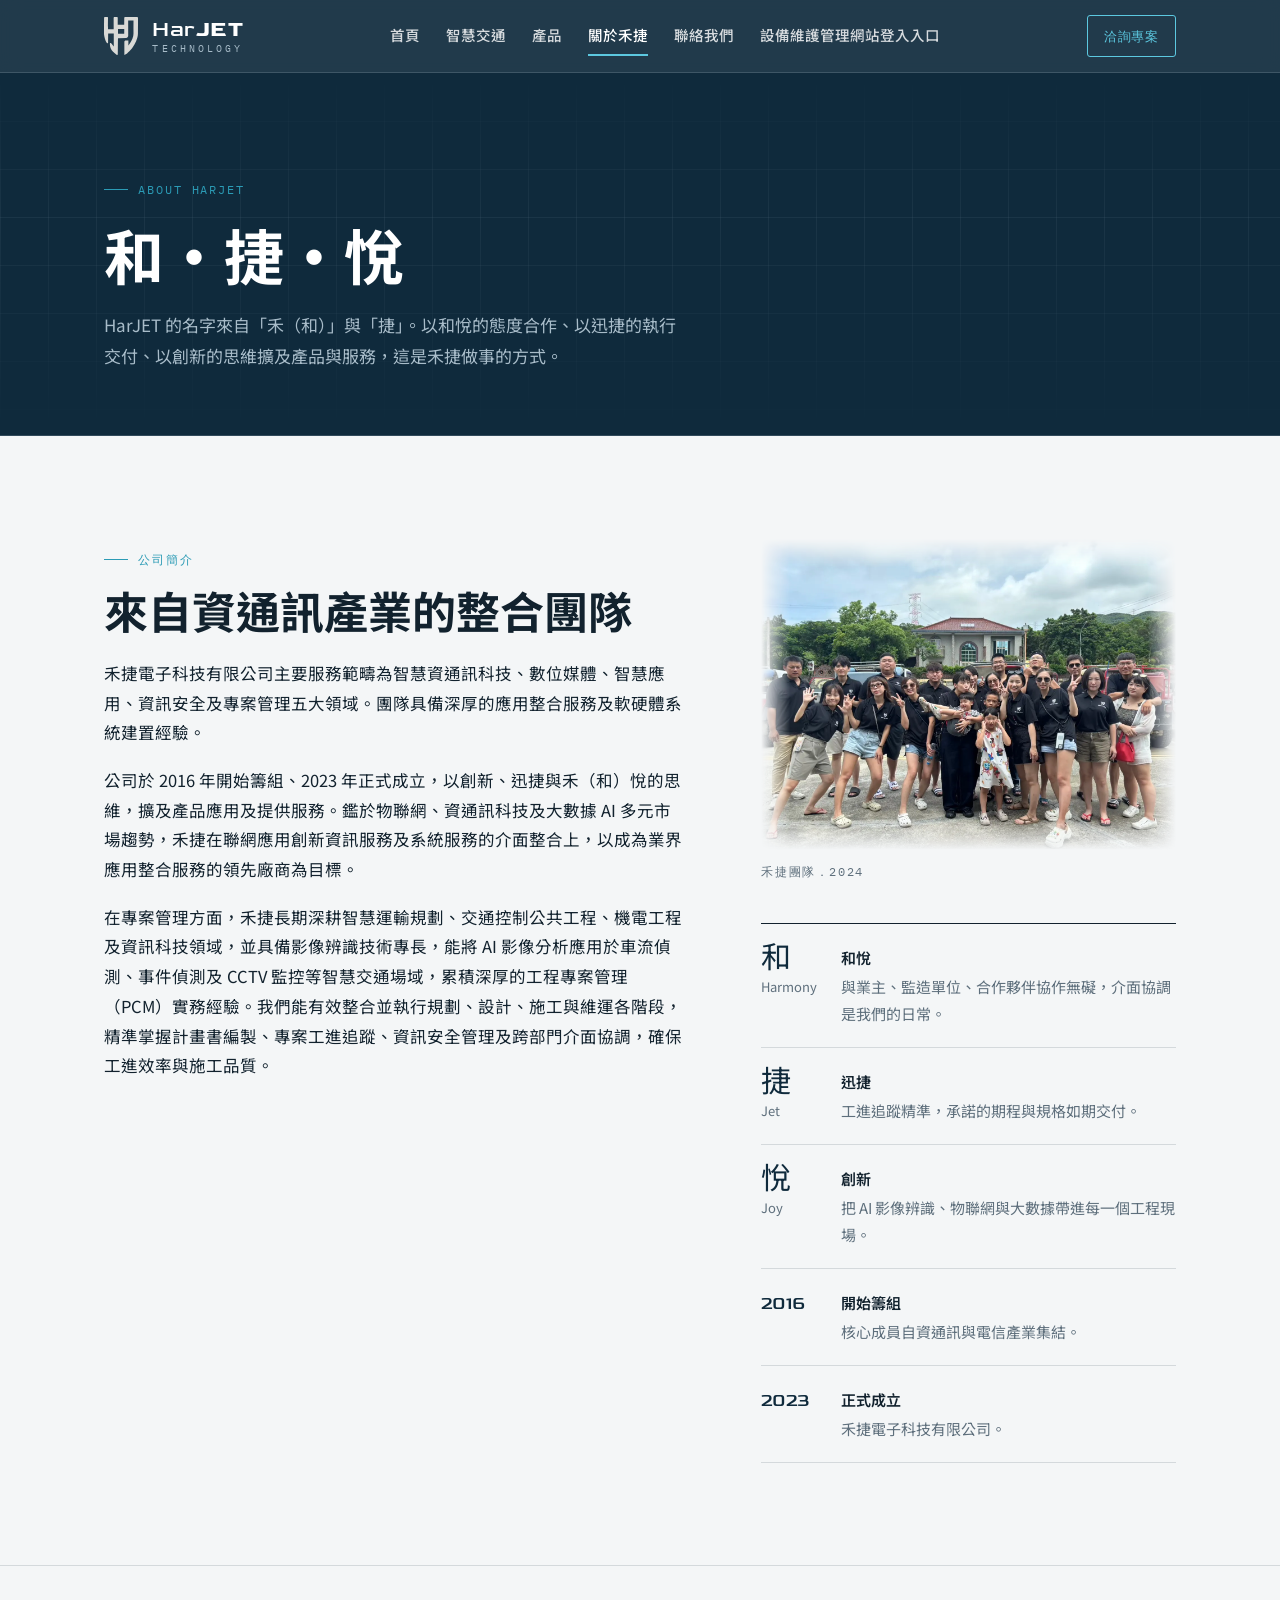
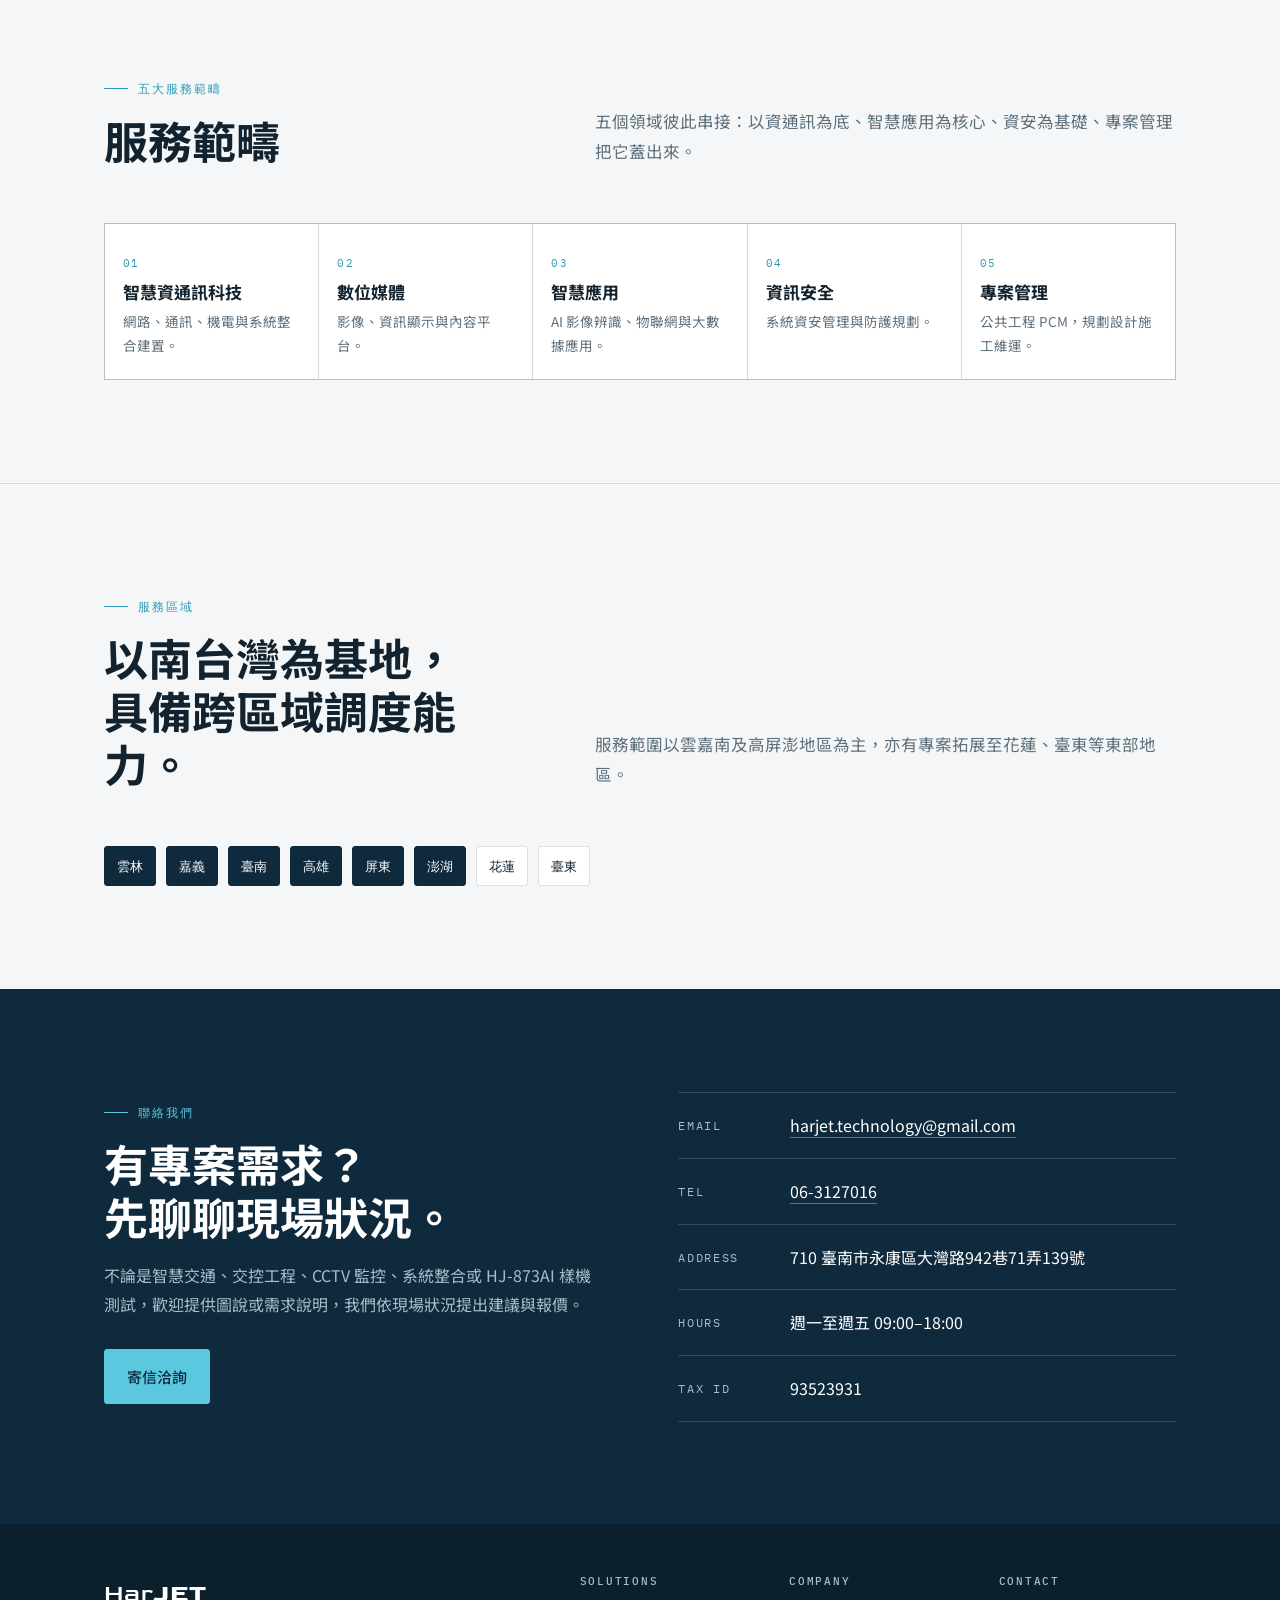
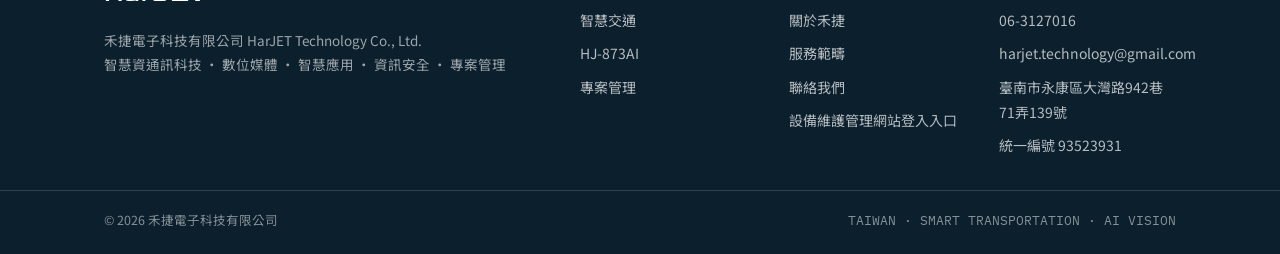
==== commit a68273ff: "主選單與頁尾加入「設備維護管理網站登入入口」 - 四個頁面的主選單（聯絡我們之後）與頁尾 COMPANY 欄各加一個連結，   連到 https://emm.harjet.dscloud.me/（11" ====
--- a/about.html
+++ b/about.html
@@ -30,6 +30,7 @@
       <a href="products.html">產品</a>
       <a href="about.html" aria-current="page">關於禾捷</a>
       <a href="#contact">聯絡我們</a>
+      <a class="nav-login" href="https://emm.harjet.dscloud.me/" rel="nofollow noopener">設備維護管理網站登入入口</a>
     </nav>
     <a class="nav-cta" href="#contact">洽詢專案</a>
     <button class="menu-btn" type="button" aria-expanded="false">MENU</button>
@@ -135,7 +136,7 @@
       <p class="about">禾捷電子科技有限公司 HarJET Technology Co., Ltd.<br>智慧資通訊科技 · 數位媒體 · 智慧應用 · 資訊安全 · 專案管理</p>
     </div>
     <div><h4>SOLUTIONS</h4><ul><li><a href="traffic.html">智慧交通</a></li><li><a href="products.html">HJ-873AI</a></li><li><a href="about.html#pcm">專案管理</a></li></ul></div>
-    <div><h4>COMPANY</h4><ul><li><a href="about.html">關於禾捷</a></li><li><a href="about.html#domains">服務範疇</a></li><li><a href="about.html#contact">聯絡我們</a></li></ul></div>
+    <div><h4>COMPANY</h4><ul><li><a href="about.html">關於禾捷</a></li><li><a href="about.html#domains">服務範疇</a></li><li><a href="about.html#contact">聯絡我們</a></li><li><a href="https://emm.harjet.dscloud.me/" rel="nofollow noopener">設備維護管理網站登入入口</a></li></ul></div>
     <div><h4>CONTACT</h4><ul><li><a href="tel:+88663127016">06-3127016</a></li><li><a href="mailto:harjet.technology@gmail.com">harjet.technology@gmail.com</a></li><li>臺南市永康區大灣路942巷71弄139號</li><li>統一編號 93523931</li></ul></div>
   </div>
   <div class="bottom"><div class="wrap"><span>© <span id="yr">2026</span> 禾捷電子科技有限公司</span><span class="mono">TAIWAN · SMART TRANSPORTATION · AI VISION</span></div></div>
--- a/style.css
+++ b/style.css
@@ -85,10 +85,12 @@
 .nav { display: flex; gap: 26px; font-size: 14.5px; font-weight: 500; }
 .nav a { padding: 6px 0; border-bottom: 2px solid transparent; transition: border-color .2s, color .2s; color: rgba(255,255,255,.82); }
 .nav a:hover, .nav a[aria-current="page"] { color: var(--white); border-bottom-color: var(--signal); }
+.nav a { white-space: nowrap; }
+@media (max-width: 1280px) { .brand-zh { display: none; } }  /* 主選單加了登入入口，中等寬度時收起中文公司名讓出空間 */
 .nav-cta { font-family: var(--mono); font-size: 12.5px; letter-spacing: .06em; padding: 9px 16px; border: 1px solid var(--signal); color: var(--signal); border-radius: 3px; transition: background .2s, color .2s; white-space: nowrap; }
 .nav-cta:hover { background: var(--signal); color: var(--navy); }
 .menu-btn { display: none; background: none; border: 1px solid var(--line-dark); border-radius: 3px; padding: 8px 10px; font-family: var(--mono); font-size: 12px; cursor: pointer; color: var(--white); }
-@media (max-width: 960px) {
+@media (max-width: 1040px) {
   .brand-zh { display: none; }
   .nav, .nav-cta { display: none; }
   .menu-btn { display: inline-block; }
@@ -222,7 +224,17 @@
 .about-copy p + p { margin-top: 18px; }
 .about-side { display: grid; gap: clamp(28px, 4vw, 40px); align-content: start; }
 .team-photo { margin: 0; }  /* 蓋掉 figure 預設的 1em 40px */
-.team-photo img { width: 100%; height: auto; border-radius: 3px; }
+.team-photo img {
+  width: 100%; height: auto;
+  /* 柔邊：兩道漸層遮罩取交集，四邊淡出到頁面底色。左右淡出幅度較小，避免吃到邊緣的人 */
+  --feather-x: linear-gradient(90deg, transparent 0, #000 7%, #000 93%, transparent 100%);
+  --feather-y: linear-gradient(180deg, transparent 0, #000 9%, #000 90%, transparent 100%);
+  -webkit-mask-image: var(--feather-x), var(--feather-y);
+  -webkit-mask-composite: source-in;          /* 舊版 Safari */
+  mask-image: var(--feather-x), var(--feather-y);
+  mask-composite: intersect;
+  mask-repeat: no-repeat;
+}
 .team-photo figcaption {
   margin-top: 12px; font-family: var(--mono); font-size: 11.5px; letter-spacing: .14em;
   text-transform: uppercase; color: var(--muted);
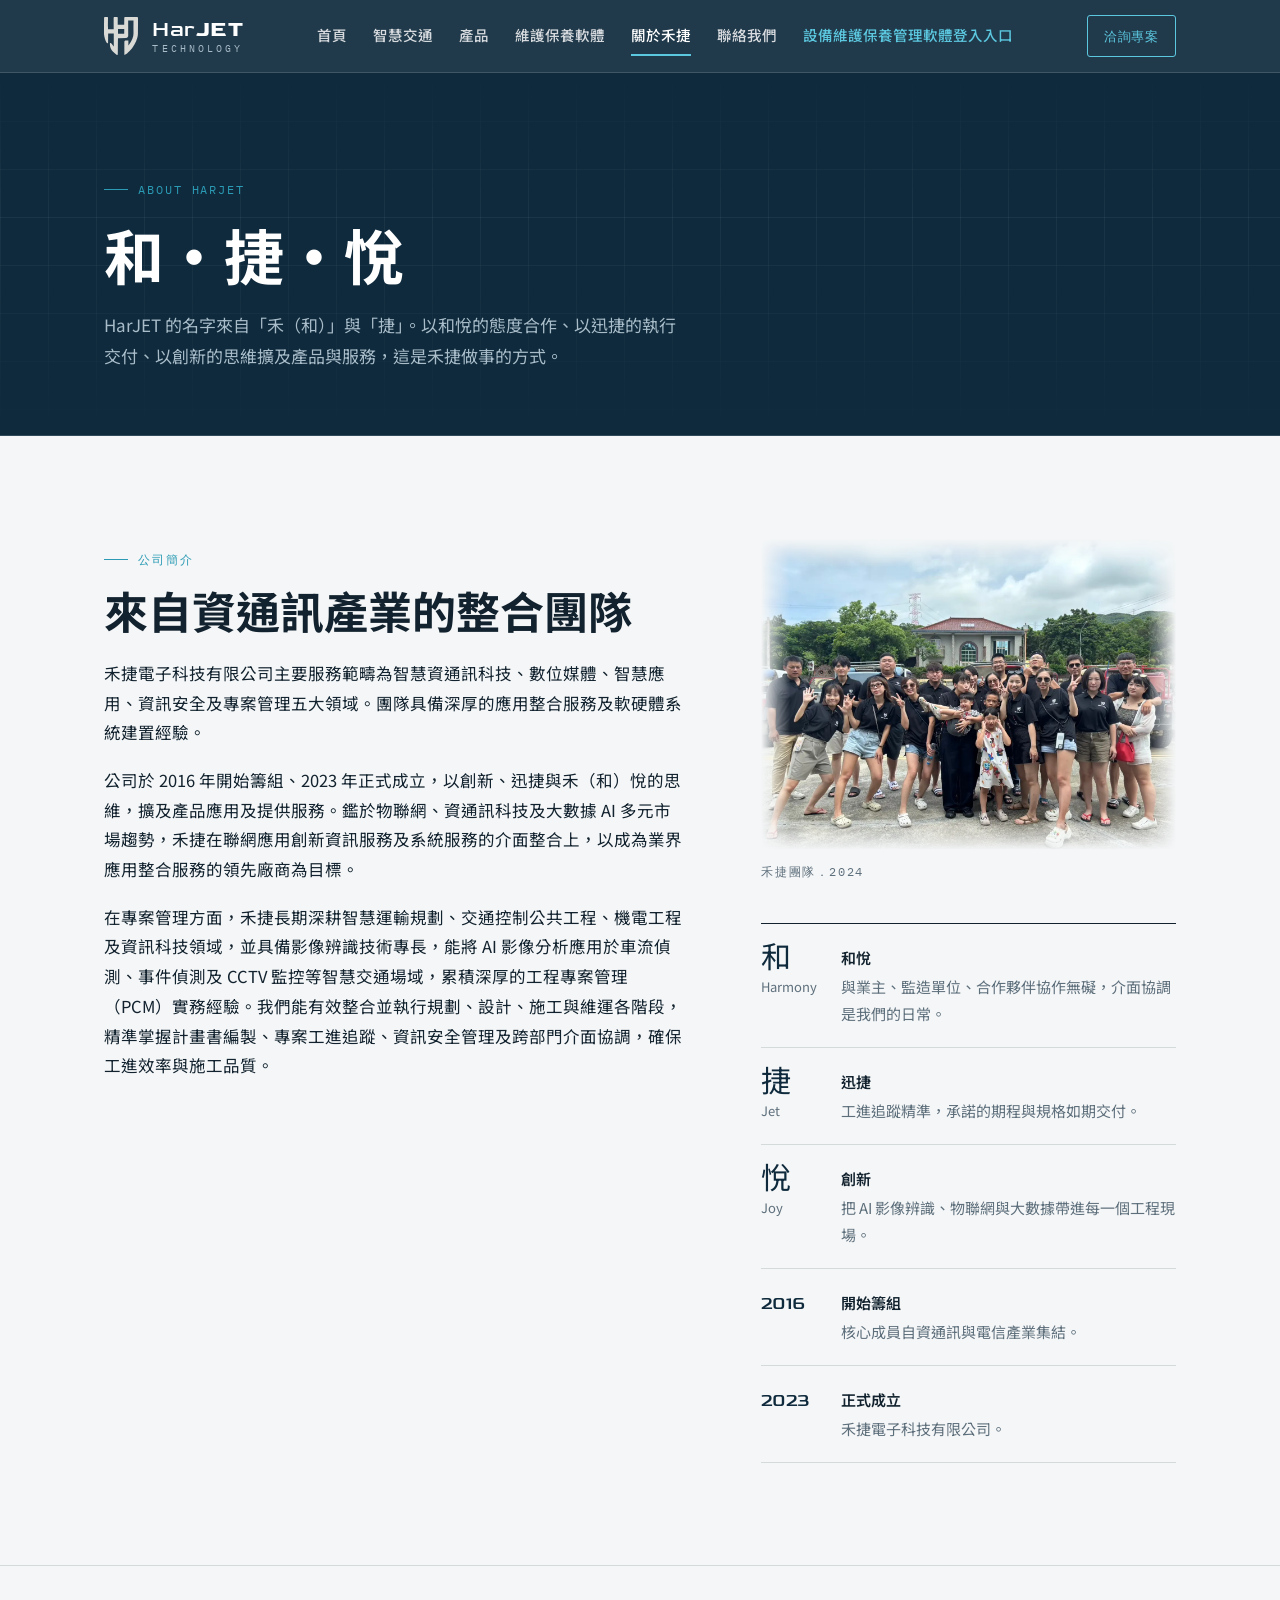
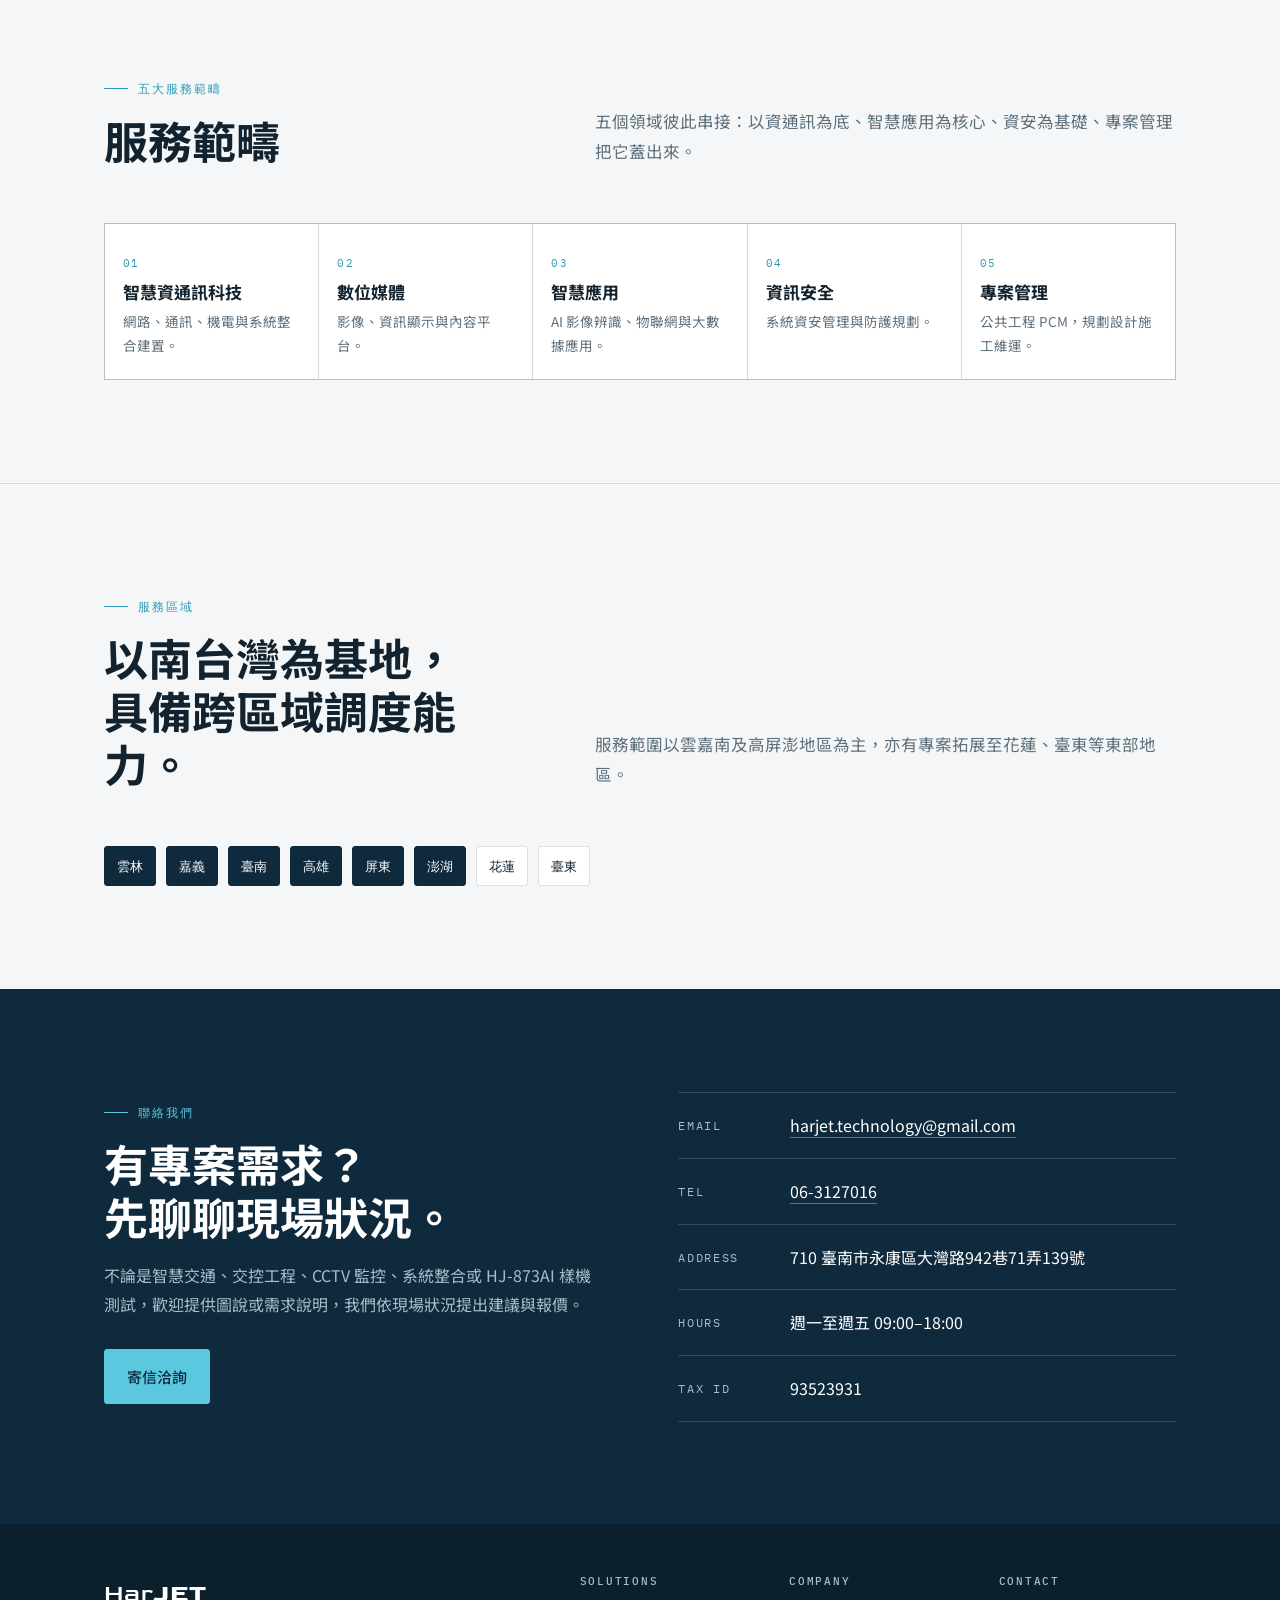
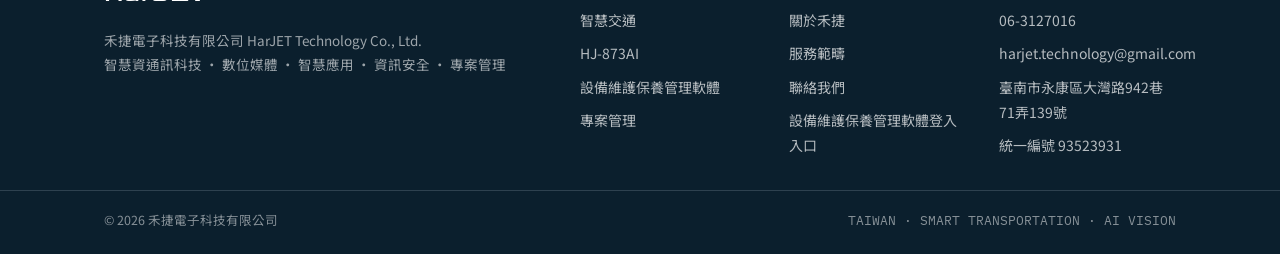
==== commit 81f1a307: "新增「設備維護保養管理軟體」介紹頁，登入連結改名 - maintenance.html：產品介紹頁（流程、功能特色、現場回報 App、管理端、   AI 輔助審核、照片自動歸檔、三層權限、適用情境）；" ====
--- a/about.html
+++ b/about.html
@@ -28,9 +28,10 @@
       <a href="index.html">首頁</a>
       <a href="traffic.html">智慧交通</a>
       <a href="products.html">產品</a>
+      <a href="maintenance.html">維護保養軟體</a>
       <a href="about.html" aria-current="page">關於禾捷</a>
       <a href="#contact">聯絡我們</a>
-      <a class="nav-login" href="https://emm.harjet.dscloud.me/" rel="nofollow noopener">設備維護管理網站登入入口</a>
+      <a class="nav-login" href="https://emm.harjet.dscloud.me/" rel="nofollow noopener">設備維護保養管理軟體登入入口</a>
     </nav>
     <a class="nav-cta" href="#contact">洽詢專案</a>
     <button class="menu-btn" type="button" aria-expanded="false">MENU</button>
@@ -135,8 +136,8 @@
       <span class="brand-en">Har<b>JET</b></span>
       <p class="about">禾捷電子科技有限公司 HarJET Technology Co., Ltd.<br>智慧資通訊科技 · 數位媒體 · 智慧應用 · 資訊安全 · 專案管理</p>
     </div>
-    <div><h4>SOLUTIONS</h4><ul><li><a href="traffic.html">智慧交通</a></li><li><a href="products.html">HJ-873AI</a></li><li><a href="about.html#pcm">專案管理</a></li></ul></div>
-    <div><h4>COMPANY</h4><ul><li><a href="about.html">關於禾捷</a></li><li><a href="about.html#domains">服務範疇</a></li><li><a href="about.html#contact">聯絡我們</a></li><li><a href="https://emm.harjet.dscloud.me/" rel="nofollow noopener">設備維護管理網站登入入口</a></li></ul></div>
+    <div><h4>SOLUTIONS</h4><ul><li><a href="traffic.html">智慧交通</a></li><li><a href="products.html">HJ-873AI</a></li><li><a href="maintenance.html">設備維護保養管理軟體</a></li><li><a href="about.html#pcm">專案管理</a></li></ul></div>
+    <div><h4>COMPANY</h4><ul><li><a href="about.html">關於禾捷</a></li><li><a href="about.html#domains">服務範疇</a></li><li><a href="about.html#contact">聯絡我們</a></li><li><a href="https://emm.harjet.dscloud.me/" rel="nofollow noopener">設備維護保養管理軟體登入入口</a></li></ul></div>
     <div><h4>CONTACT</h4><ul><li><a href="tel:+88663127016">06-3127016</a></li><li><a href="mailto:harjet.technology@gmail.com">harjet.technology@gmail.com</a></li><li>臺南市永康區大灣路942巷71弄139號</li><li>統一編號 93523931</li></ul></div>
   </div>
   <div class="bottom"><div class="wrap"><span>© <span id="yr">2026</span> 禾捷電子科技有限公司</span><span class="mono">TAIWAN · SMART TRANSPORTATION · AI VISION</span></div></div>
--- a/style.css
+++ b/style.css
@@ -86,11 +86,11 @@
 .nav a { padding: 6px 0; border-bottom: 2px solid transparent; transition: border-color .2s, color .2s; color: rgba(255,255,255,.82); }
 .nav a:hover, .nav a[aria-current="page"] { color: var(--white); border-bottom-color: var(--signal); }
 .nav a { white-space: nowrap; }
-@media (max-width: 1280px) { .brand-zh { display: none; } }  /* 主選單加了登入入口，中等寬度時收起中文公司名讓出空間 */
+@media (max-width: 1480px) { .brand-zh { display: none; } }  /* 主選單加了登入入口，中等寬度時收起中文公司名讓出空間 */
 .nav-cta { font-family: var(--mono); font-size: 12.5px; letter-spacing: .06em; padding: 9px 16px; border: 1px solid var(--signal); color: var(--signal); border-radius: 3px; transition: background .2s, color .2s; white-space: nowrap; }
 .nav-cta:hover { background: var(--signal); color: var(--navy); }
 .menu-btn { display: none; background: none; border: 1px solid var(--line-dark); border-radius: 3px; padding: 8px 10px; font-family: var(--mono); font-size: 12px; cursor: pointer; color: var(--white); }
-@media (max-width: 1040px) {
+@media (max-width: 1180px) {
   .brand-zh { display: none; }
   .nav, .nav-cta { display: none; }
   .menu-btn { display: inline-block; }
@@ -305,3 +305,44 @@
 .note { font-family: var(--mono); font-size: 12px; color: var(--signal-deep); background: rgba(92,200,224,.12); border: 1px dashed var(--signal-deep); padding: 8px 12px; border-radius: 3px; display: inline-block; }
 .table-wrap { overflow-x: auto; }
 @media (max-width: 860px) { .facts .v small { display: block; margin-left: 0; margin-top: 2px; } .facts .v { font-size: 20px; } }
+
+/* 設備維護保養管理軟體頁（maintenance.html）與首頁的預告 */
+.nav a.nav-login { color: var(--signal); }
+.sw-name { font-size: clamp(32px, 4.4vw, 54px); line-height: 1.18; letter-spacing: .01em; }
+.sw-name small { display: block; font-size: 17px; font-weight: 400; color: var(--steel); margin-top: 14px; letter-spacing: .12em; }
+.sw-hero-img { margin: 0; }
+.sw-hero-img img { width: 100%; height: auto; }
+.sw-demo { font-family: var(--mono); font-size: 11.5px; letter-spacing: .1em; color: var(--muted); margin-top: 18px; }
+.dark .sw-demo, .page-hero .sw-demo { color: var(--steel); }
+.sw-cols-2 { grid-template-columns: repeat(2, minmax(0, 1fr)); }
+@media (max-width: 900px) { .sw-cols-2 { grid-template-columns: 1fr; } }
+.sw-split { display: grid; grid-template-columns: minmax(0, 7fr) minmax(0, 5fr); gap: clamp(28px, 5vw, 64px); align-items: start; }
+@media (max-width: 900px) { .sw-split { grid-template-columns: 1fr; } }
+.sw-shot { margin: 0; }
+.sw-shot img { width: 100%; height: auto; }
+.sw-shot figcaption { margin-top: 12px; font-size: 13.5px; color: var(--muted); line-height: 1.6; }
+.dark .sw-shot figcaption { color: var(--steel); }
+.sw-phones { display: grid; grid-template-columns: repeat(5, minmax(0, 1fr)); gap: clamp(14px, 2.4vw, 28px); margin-top: 44px; }
+@media (max-width: 900px) { .sw-phones { grid-template-columns: repeat(3, minmax(0, 1fr)); } }
+@media (max-width: 560px) { .sw-phones { grid-template-columns: repeat(2, minmax(0, 1fr)); } }
+.sw-pair { display: grid; grid-template-columns: repeat(2, minmax(0, 1fr)); gap: clamp(20px, 3vw, 36px); align-items: start; }
+.sw-pair-wide { grid-template-columns: minmax(0, 8fr) minmax(0, 4fr); }
+@media (max-width: 900px) { .sw-pair, .sw-pair-wide { grid-template-columns: 1fr; } }
+.sw-steps { margin: 0; padding: 0; list-style: none; counter-reset: sw; border-top: 1px solid var(--line); }
+.sw-steps li { counter-increment: sw; position: relative; padding: 16px 0 16px 46px; border-bottom: 1px solid var(--line); font-size: 14.5px; color: var(--muted); }
+.sw-steps li::before { content: counter(sw, decimal-leading-zero); position: absolute; left: 0; top: 19px; font-family: var(--mono); font-size: 12px; letter-spacing: .1em; color: var(--signal-deep); }
+.sw-steps li b { display: block; font-size: 16.5px; color: var(--ink); font-weight: 700; margin-bottom: 2px; }
+.dark .sw-steps { border-top-color: var(--line-dark); }
+.dark .sw-steps li { border-bottom-color: var(--line-dark); color: var(--steel); }
+.dark .sw-steps li::before { color: var(--signal); }
+.dark .sw-steps li b { color: var(--white); }
+.sw-tree { margin: 0; background: var(--navy); color: var(--light); font-family: var(--mono); font-size: 13px; line-height: 1.8; padding: 24px 26px; border-radius: 4px; overflow-x: auto; }
+.sw-tree i { font-style: normal; font-family: var(--sans); font-size: 12.5px; color: var(--steel); }
+.sw-tree b { font-weight: 500; padding: 1px 6px; border-radius: 3px; font-family: var(--sans); font-size: 12.5px; }
+.sw-tree .t-wait { background: #FBE9C6; color: #7A4F00; }
+.sw-tree .t-done { background: #D5EEDD; color: #1E6B3C; }
+.sw-tree .t-back { background: #F6D6D2; color: #A3271B; }
+.scene.sw-top { border-color: var(--signal); }
+.scene.sw-top h3 { color: var(--signal); }
+.tile .v { line-height: 1.3; }
+@media (max-width: 560px) { .sw-tree { font-size: 11px; padding: 18px 14px; } .sw-tree i, .sw-tree b { font-size: 11px; } }
